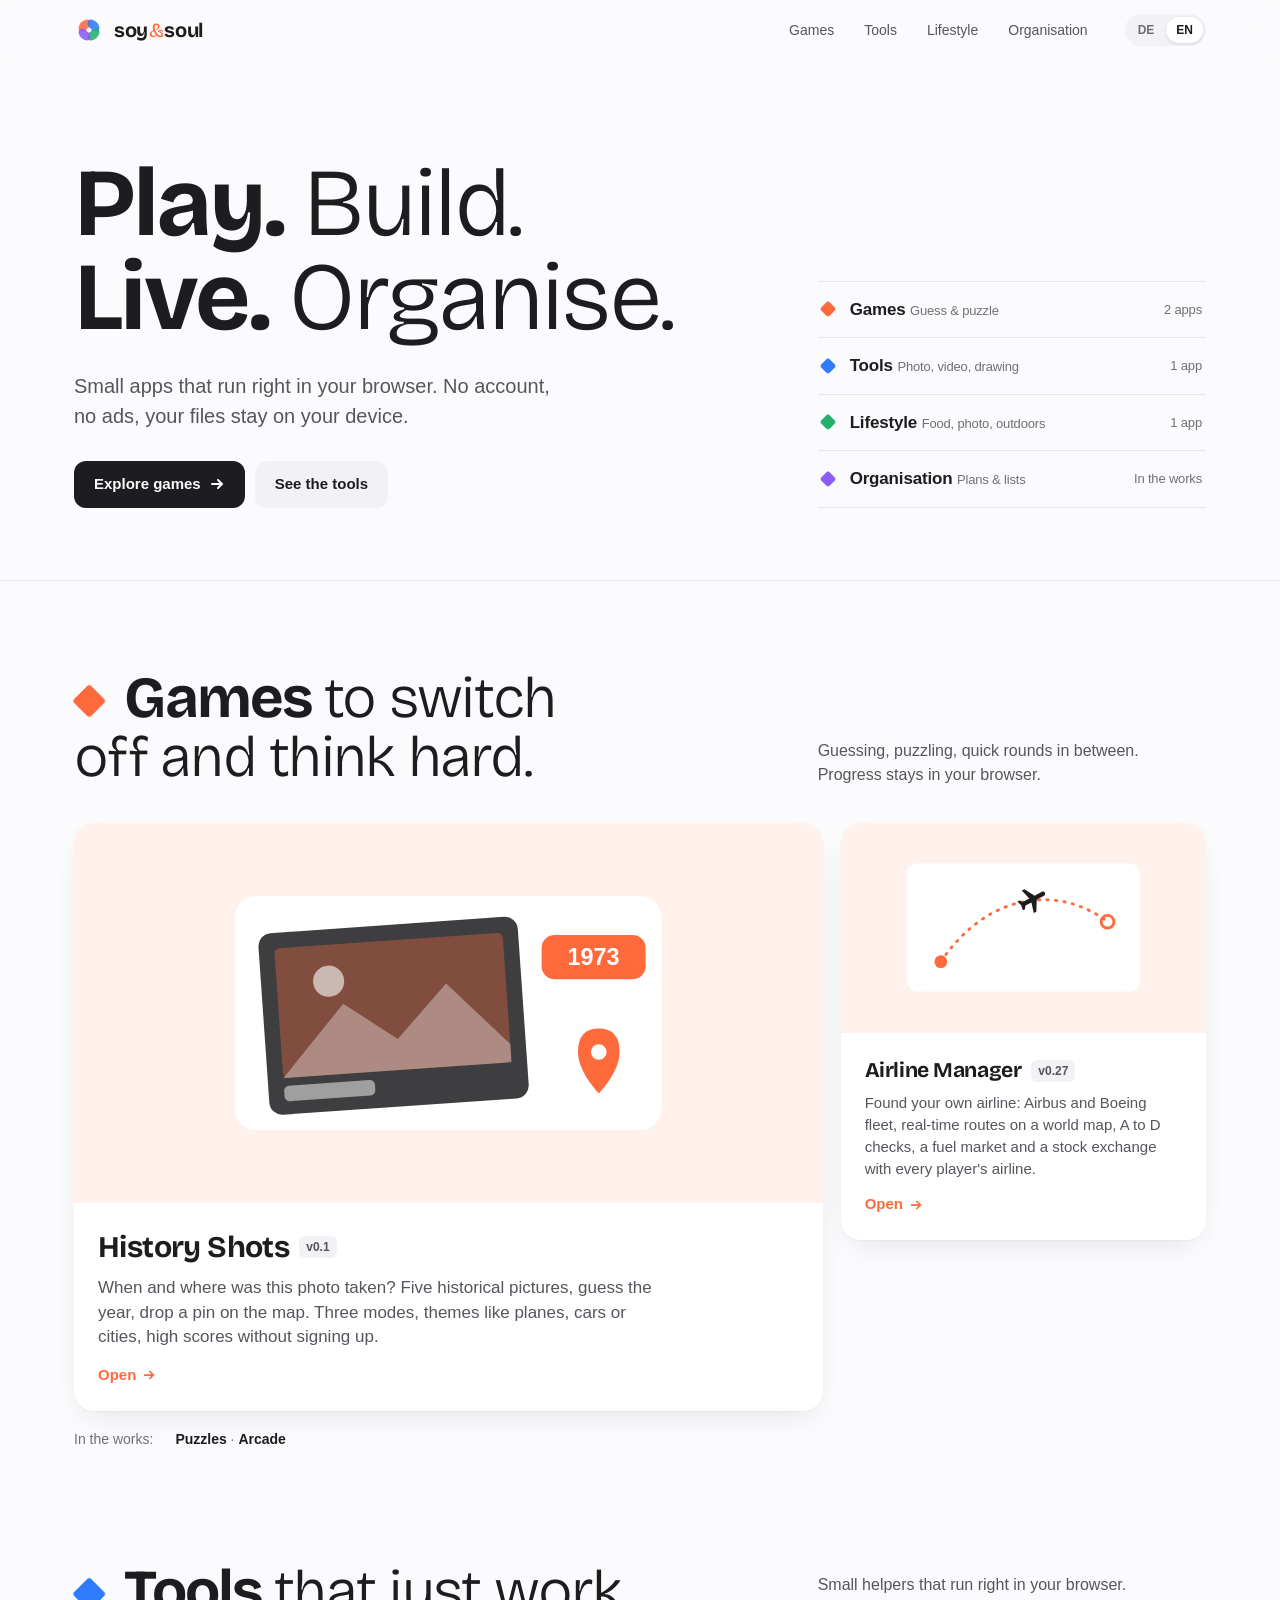
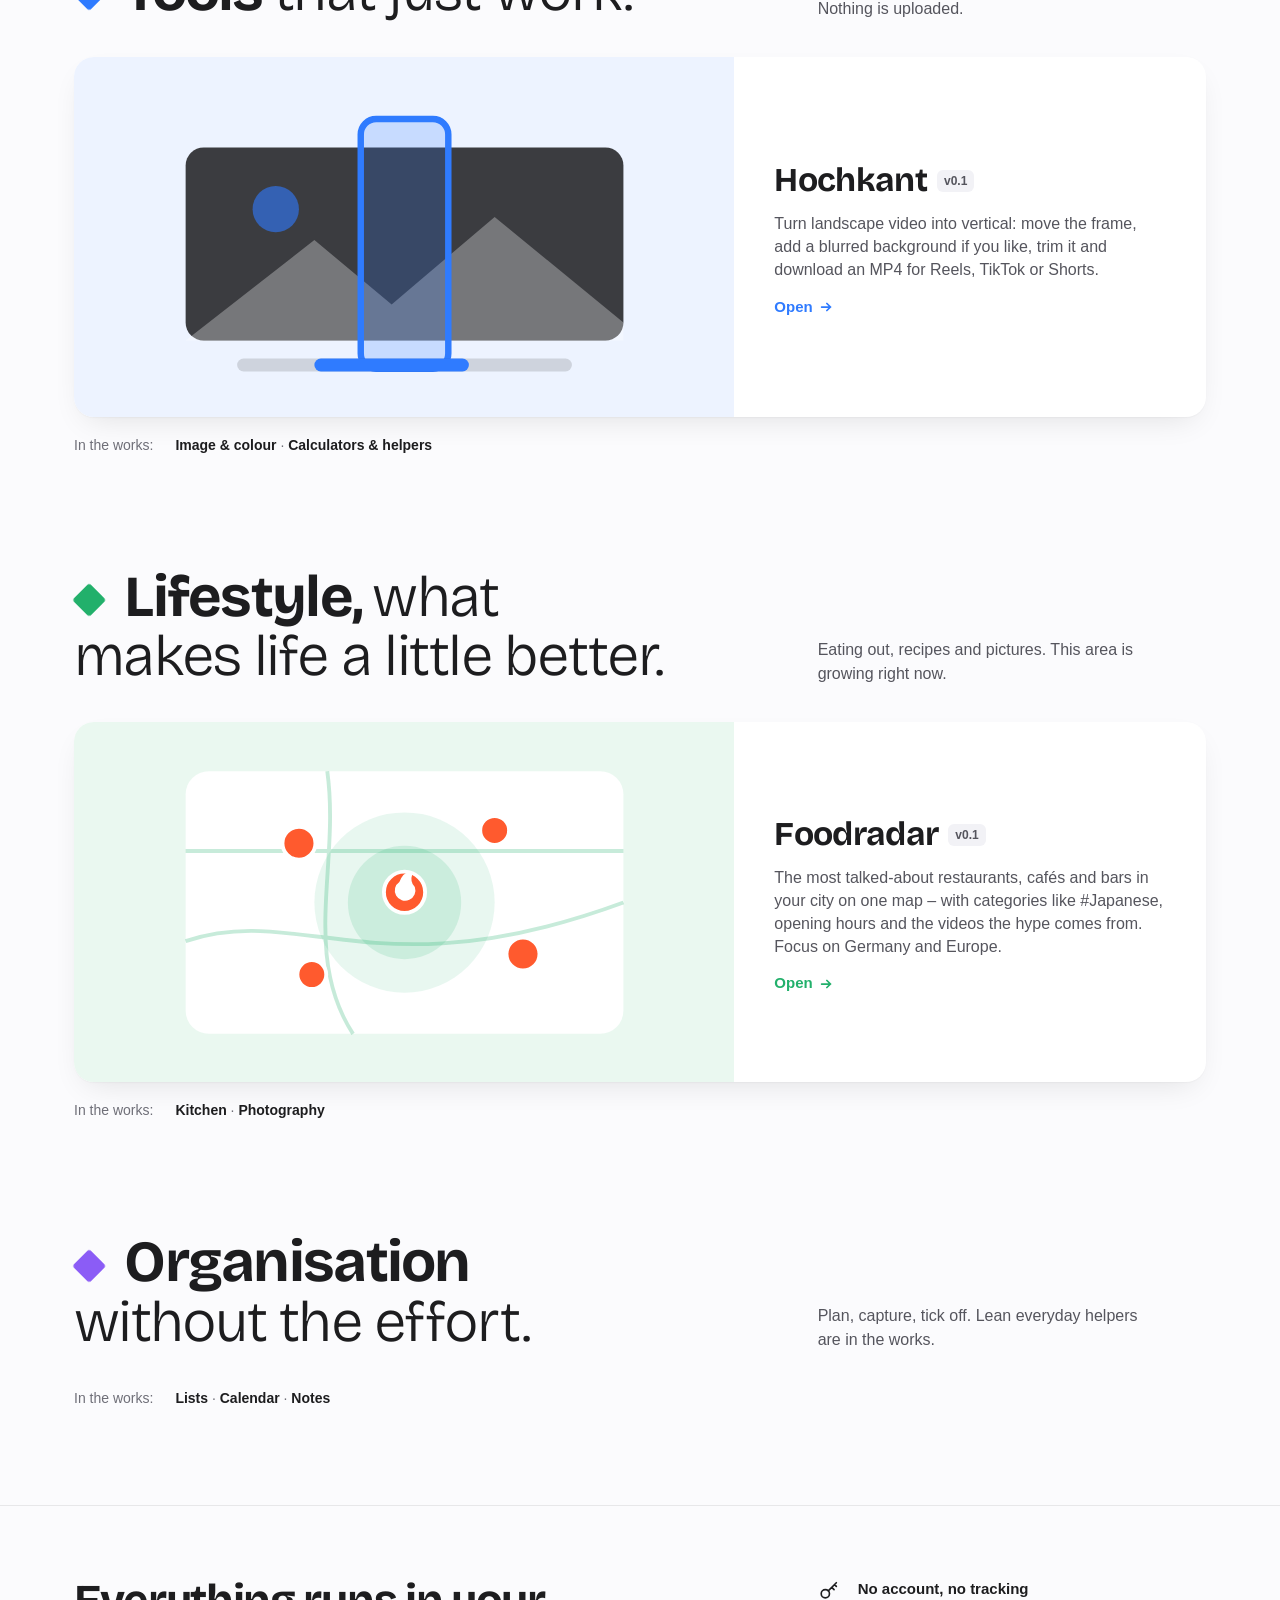
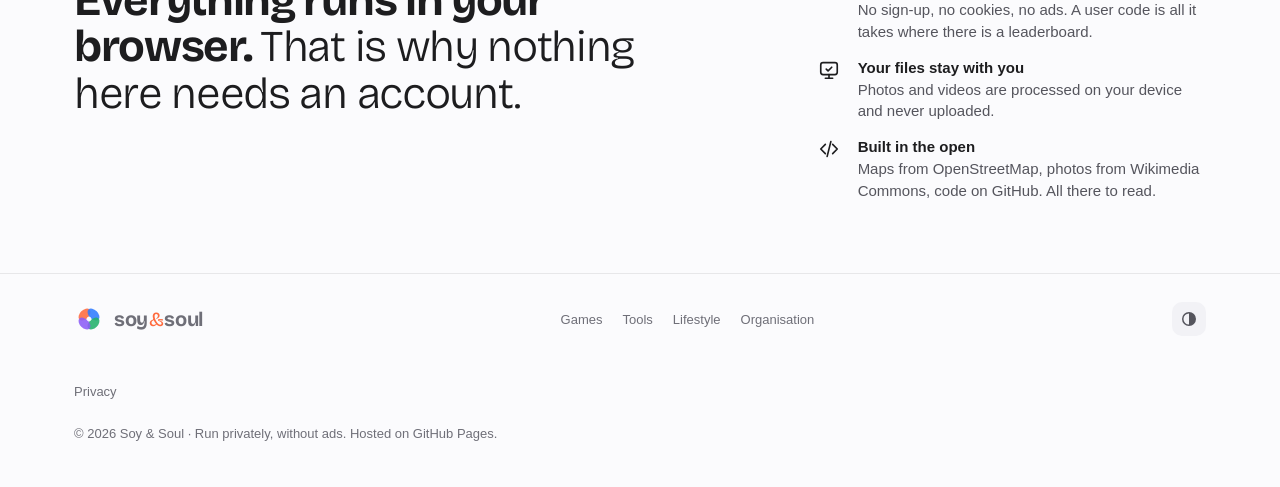
==== index.html @ bca1f043 "Airline Manager v0.27: Bewertung, Rangliste und Beteiligungen (Paket 9) Bewertung in drei Zahlen, di" ====
<!doctype html>
<html lang="de">
<head>
<meta charset="utf-8">
<meta name="viewport" content="width=device-width, initial-scale=1">
<title>Soy &amp; Soul</title>
<meta name="description" content="Games, Tools, Lifestyle und Organisation – kleine Anwendungen, die direkt im Browser laufen.">
<meta name="theme-color" content="#fbfbfd">
<link rel="icon" href="data:image/svg+xml,%3Csvg xmlns='http://www.w3.org/2000/svg' viewBox='0 0 40 40'%3E%3Cg transform='translate(20 20)'%3E%3Cellipse rx='9.5' ry='6' transform='rotate(-45) translate(0 -8.5)' fill='%23ff6a3d'/%3E%3Cellipse rx='9.5' ry='6' transform='rotate(45) translate(0 -8.5)' fill='%232f7bff'/%3E%3Cellipse rx='9.5' ry='6' transform='rotate(135) translate(0 -8.5)' fill='%2334c27a'/%3E%3Cellipse rx='9.5' ry='6' transform='rotate(225) translate(0 -8.5)' fill='%238b5cf6'/%3E%3C/g%3E%3C/svg%3E">
<style>
@font-face { font-family: "Bricolage"; src: url("assets/fonts/bricolage-latin.woff2") format("woff2"); font-weight: 200 800; font-display: swap; unicode-range: U+0000-00FF, U+0131, U+0152-0153, U+02BB-02BC, U+02C6, U+02DA, U+02DC, U+0304, U+0308, U+0329, U+2000-206F, U+20AC, U+2122, U+2191, U+2193, U+2212, U+2215, U+FEFF, U+FFFD; }
@font-face { font-family: "Bricolage"; src: url("assets/fonts/bricolage-latin-ext.woff2") format("woff2"); font-weight: 200 800; font-display: swap; unicode-range: U+0100-02BA, U+02BD-02C5, U+02C7-02CC, U+02CE-02D7, U+02DD-02FF, U+1E00-1E9F, U+1EF2-1EFF, U+2020, U+20A0-20AB, U+20AD-20C0; }
/* ---------- Grundlagen ---------- */
:root {
  --bg: #fbfbfd; --bg2: #f2f2f6; --card: #ffffff; --ink: #1d1d1f; --ink2: #55555d; --ink3: #6f6f78;
  --line: rgba(0,0,0,.08); --glass: rgba(251,251,253,.72); --shadow: 0 1px 2px rgba(0,0,0,.04), 0 12px 32px -12px rgba(0,0,0,.12);
  --games: #ff6a3d; --tools: #2f7bff; --life: #22b06b; --org: #8b5cf6;
  --games-bg: #fff1eb; --tools-bg: #edf3ff; --life-bg: #eaf8f0; --org-bg: #f3efff;
  --r: 28px;
  --font: -apple-system, BlinkMacSystemFont, "SF Pro Text", "Segoe UI Variable", "Segoe UI", Roboto, "Helvetica Neue", Arial, sans-serif;
  --display: "Bricolage", var(--font);
  --ease: cubic-bezier(.2,.8,.2,1);
}
@media (prefers-color-scheme: dark) {
  :root:not([data-theme="light"]) {
    --bg: #0b0b0d; --bg2: #151518; --card: #18181b; --ink: #f5f5f7; --ink2: #b0b0b8; --ink3: #8e8e97;
    --line: rgba(255,255,255,.09); --glass: rgba(11,11,13,.7); --shadow: 0 1px 2px rgba(0,0,0,.3), 0 16px 40px -16px rgba(0,0,0,.6);
    --games-bg: #2a1710; --tools-bg: #101b2e; --life-bg: #0f2219; --org-bg: #1c1530;
  }
}
:root[data-theme="dark"] {
  --bg: #0b0b0d; --bg2: #151518; --card: #18181b; --ink: #f5f5f7; --ink2: #b0b0b8; --ink3: #8e8e97;
  --line: rgba(255,255,255,.09); --glass: rgba(11,11,13,.7); --shadow: 0 1px 2px rgba(0,0,0,.3), 0 16px 40px -16px rgba(0,0,0,.6);
  --games-bg: #2a1710; --tools-bg: #101b2e; --life-bg: #0f2219; --org-bg: #1c1530;
}
* { box-sizing: border-box; margin: 0; padding: 0; }
html { scroll-behavior: smooth; scroll-padding-top: 120px; -webkit-text-size-adjust: 100%; }
body { background: var(--bg); color: var(--ink); font-family: var(--font); line-height: 1.5; -webkit-font-smoothing: antialiased; overflow-x: hidden; font-variant-numeric: tabular-nums; }
a { color: inherit; text-decoration: none; }
::selection { background: color-mix(in srgb, var(--games) 28%, transparent); }
:focus-visible { outline: 2px solid var(--games); outline-offset: 3px; border-radius: 6px; }
html { scrollbar-color: color-mix(in srgb, var(--ink) 25%, transparent) transparent; }
h1, h2, h3, .logo { font-family: var(--display); text-wrap: balance; }
button { font: inherit; color: inherit; background: none; border: 0; cursor: pointer; }
.wrap { width: 100%; max-width: 1180px; margin: 0 auto; padding: 0 24px; }
@media (max-width: 600px) { .wrap { padding: 0 16px; } }

/* ---------- Kopfzeile ---------- */
.nav { position: sticky; top: 0; z-index: 50; background: var(--glass); backdrop-filter: saturate(180%) blur(20px); -webkit-backdrop-filter: saturate(180%) blur(20px); border-bottom: 1px solid transparent; transition: border-color .3s; }
.nav.scrolled { border-bottom-color: var(--line); }
.nav .wrap { display: flex; align-items: center; gap: 24px; height: 60px; }
.logo { display: flex; align-items: center; gap: 10px; font-weight: 700; font-size: 20px; letter-spacing: -.02em; }
.logo svg ellipse { opacity: .88; }
.logo svg { width: 30px; height: 30px; transition: transform .7s cubic-bezier(.34,1.56,.64,1); }
.logo:hover svg { transform: rotate(90deg) scale(1.08); }
.logo .amp { font-weight: 400; color: var(--games); padding: 0 1px; }
.links { display: flex; gap: 4px; margin-left: auto; }
.links a { font-size: 14px; color: var(--ink2); padding: 7px 13px; border-radius: 99px; transition: background .2s, color .2s; }
.links a:hover { color: var(--ink); background: var(--bg2); }
.links a.on { color: var(--ink); background: var(--bg2); }
.tog { display: flex; gap: 2px; background: var(--bg2); border-radius: 99px; padding: 3px; }
.tog button { font-size: 12px; font-weight: 600; padding: 4px 10px; border-radius: 99px; color: var(--ink3); transition: all .2s; }
.tog button[aria-pressed="true"] { background: var(--card); color: var(--ink); box-shadow: 0 1px 3px rgba(0,0,0,.12); }
@media (max-width: 820px) { .links { display: none; } .tog { margin-left: auto; } }

/* ---------- Hero ---------- */
.hero { padding: 96px 0 72px; border-bottom: 1px solid var(--line); }
.hero .wrap { display: grid; grid-template-columns: minmax(0, 7fr) minmax(260px, 4fr); gap: 48px 64px; align-items: end; }
.hero h1 { font-size: clamp(46px, 7.6vw, 96px); font-weight: 700; letter-spacing: -.03em; line-height: .98; }
.hero h1 .w { display: inline-block; }
.hero h1 .w:nth-child(2) { font-weight: 300; }
.hero h1 .w:nth-child(4) { font-weight: 300; }
.hero p.lead { font-size: clamp(17px, 1.6vw, 20px); color: var(--ink2); max-width: 44ch; margin-top: 26px; }
.cta { display: flex; gap: 10px; margin-top: 30px; flex-wrap: wrap; }
.btn { display: inline-flex; align-items: center; gap: 8px; font-size: 15px; font-weight: 600; padding: 12px 20px; border-radius: 12px; transition: transform .25s var(--ease), background .2s, box-shadow .25s; }
.btn.p { background: var(--ink); color: var(--bg); }
.btn.p:hover { transform: translateY(-1px); box-shadow: 0 8px 20px -10px rgba(0,0,0,.45); }
.btn.s { background: var(--bg2); color: var(--ink); }
.btn.s:hover { background: color-mix(in srgb, var(--ink) 10%, var(--bg2)); }
.btn svg { width: 16px; height: 16px; transition: transform .25s var(--ease); }
.btn:hover svg { transform: translateX(3px); }
/* Inhaltsverzeichnis der Bereiche */
.index { list-style: none; border-top: 1px solid var(--line); }
.index li a { display: grid; grid-template-columns: 14px 1fr auto; align-items: center; gap: 14px; padding: 15px 4px; border-bottom: 1px solid var(--line); font-size: 17px; font-weight: 600; letter-spacing: -.01em; transition: padding-left .3s var(--ease), background .2s; }
.index li a:hover { padding-left: 10px; }
.index i { width: 12px; height: 12px; border-radius: 3px; background: var(--c); transform: rotate(45deg); transition: transform .4s var(--ease); }
.index li a:hover i { transform: rotate(135deg) scale(1.15); }
.index small { font-size: 13px; font-weight: 500; color: var(--ink3); }
.index .n { font-size: 13px; font-weight: 500; color: var(--ink3); }
@media (max-width: 820px) { .hero { padding: 56px 0 48px; } .hero .wrap { grid-template-columns: 1fr; gap: 36px; } }

/* Eintrittsmoment: nur einmal, nur im Hero */
.hero .w, .hero .lead, .hero .cta, .index li { animation: enter .9s var(--ease) both; animation-delay: var(--d, 0s); }
@keyframes enter { from { opacity: 0; transform: translateY(18px); filter: blur(6px); } to { opacity: 1; transform: none; filter: blur(0); } }

/* ---------- Bereiche ---------- */
section.area { padding: 88px 0 0; }
section.area + section.area { margin-top: 24px; }
.head { display: grid; grid-template-columns: minmax(0, 7fr) minmax(0, 4fr); align-items: end; gap: 16px 64px; margin-bottom: 36px; }
.head h2 { font-size: clamp(34px, 4.8vw, 58px); font-weight: 700; letter-spacing: -.03em; line-height: 1.02; }
.head h2 em { font-style: normal; font-weight: 300; }
.head h2::before { content: ""; display: inline-block; width: .42em; height: .42em; border-radius: 3px; background: var(--c); transform: rotate(45deg); margin: 0 .4em .06em .05em; }
.head p { max-width: 38ch; font-size: 16px; color: var(--ink2); }
@media (max-width: 820px) { .head { grid-template-columns: 1fr; } section.area { padding-top: 64px; } }
/* Geplantes: schlichte Liste statt Platzhalter-Karten */
.soonlist { margin-top: 18px; display: flex; flex-wrap: wrap; gap: 6px 22px; align-items: baseline; font-size: 14px; color: var(--ink2); }
.soonlist > span:first-child { color: var(--ink3); }
.soonlist b { font-weight: 600; color: var(--ink); }
.soonlist b::after { content: " · "; color: var(--ink3); font-weight: 400; }
.soonlist span b:last-child::after { content: ""; }

.grid { display: grid; grid-template-columns: repeat(6, 1fr); gap: 18px; }
.card { position: relative; display: flex; flex-direction: column; background: var(--card); border-radius: 20px; overflow: hidden; box-shadow: var(--shadow); grid-column: span 2; transition: transform .45s var(--ease), box-shadow .45s var(--ease); }
.card.big { grid-column: span 4; grid-row: span 2; }
.card.wide { grid-column: span 3; }
/* Eine App im Bereich: als breite Reihe, Grafik links, Text rechts */
.card.feature { grid-column: span 6; display: grid; grid-template-columns: minmax(0, 7fr) minmax(0, 5fr); }
a.card:hover { transform: translateY(-4px); box-shadow: 0 2px 4px rgba(0,0,0,.04), 0 28px 56px -24px rgba(0,0,0,.28); }
.art { position: relative; flex: 1; min-height: 210px; display: grid; place-items: center; overflow: hidden; }
.card.big .art { min-height: 380px; }
.card.feature .art { min-height: 360px; }
.art svg { width: 78%; max-width: 360px; height: auto; transition: transform .6s var(--ease); }
.card.big .art svg, .card.feature .art svg { max-width: 520px; }
a.card:hover .art svg { transform: scale(1.04); }
.txt { padding: 22px 24px 24px; }
.card.feature .txt { padding: 36px 40px; display: flex; flex-direction: column; justify-content: center; }
.card.feature .txt h3 { font-size: clamp(26px, 2.6vw, 34px); }
.card.feature .txt p { font-size: 16px; max-width: 46ch; }
@media (max-width: 820px) { .card.feature { grid-template-columns: 1fr; } .card.feature .art { min-height: 240px; } .card.feature .txt { padding: 22px 24px 26px; } }
.txt .top { display: flex; align-items: center; gap: 10px; margin-bottom: 6px; }
.txt h3 { font-size: 21px; font-weight: 700; letter-spacing: -.02em; }
.card.big .txt h3 { font-size: 30px; }
.ver { font-size: 12px; font-weight: 600; padding: 2px 7px; border-radius: 6px; background: var(--bg2); color: var(--ink2); }
.txt p { font-size: 15px; color: var(--ink2); line-height: 1.45; }
.card.big .txt p { font-size: 17px; max-width: 560px; }
.go { display: inline-flex; align-items: center; gap: 6px; margin-top: 14px; font-size: 15px; font-weight: 550; }
.go svg { width: 14px; height: 14px; transition: transform .25s; }
a.card:hover .go svg { transform: translateX(4px); }
@media (max-width: 980px) { .grid { grid-template-columns: repeat(2, 1fr); } .card, .card.wide { grid-column: span 1; } .card.big { grid-column: span 2; grid-row: auto; } .card.big .art { min-height: 280px; } }
@media (max-width: 600px) { .grid { grid-template-columns: 1fr; gap: 14px; } .card, .card.big, .card.wide { grid-column: span 1; } section.area { padding-top: 80px; } }

/* Farbe je Bereich */
[data-a="games"] { --c: var(--games); --cbg: var(--games-bg); }
[data-a="tools"] { --c: var(--tools); --cbg: var(--tools-bg); }
[data-a="life"]  { --c: var(--life);  --cbg: var(--life-bg); }
[data-a="org"]   { --c: var(--org);   --cbg: var(--org-bg); }
.go { color: var(--c); }
.art { background: var(--cbg); }

/* ---------- Grundsätze ---------- */
.band { margin: 96px 0 0; padding: 72px 0; border-top: 1px solid var(--line); }
.band .wrap { display: grid; grid-template-columns: minmax(0, 7fr) minmax(0, 4fr); gap: 32px 64px; align-items: start; }
.band h2 { font-size: clamp(28px, 3.6vw, 44px); font-weight: 700; letter-spacing: -.03em; line-height: 1.06; max-width: 22ch; }
.band h2 span { font-weight: 300; }
.band ul { list-style: none; display: grid; gap: 14px; }
.band li { display: grid; grid-template-columns: 28px 1fr; gap: 12px; align-items: start; font-size: 15px; color: var(--ink2); line-height: 1.45; }
.band li b { display: block; color: var(--ink); font-weight: 600; }
.band li svg { width: 22px; height: 22px; color: var(--ink); margin-top: 2px; }
@media (max-width: 820px) { .band .wrap { grid-template-columns: 1fr; } .band { padding: 56px 0; margin-top: 64px; } }

/* ---------- Fußzeile ---------- */
footer { padding: 28px 0 44px; font-size: 13px; color: var(--ink3); border-top: 1px solid var(--line); }
footer .row { display: flex; flex-wrap: wrap; justify-content: space-between; gap: 24px; align-items: center; padding-bottom: 22px; }
footer nav { display: flex; gap: 20px; flex-wrap: wrap; }
footer nav a:hover, footer summary:hover { color: var(--ink); }
footer details { margin-top: 24px; }
footer summary { cursor: pointer; list-style: none; display: inline-block; }
footer summary::-webkit-details-marker { display: none; }
footer .priv { margin-top: 14px; max-width: 700px; display: grid; gap: 10px; line-height: 1.6; }
footer .priv b { color: var(--ink2); }
.theme { width: 34px; height: 34px; border-radius: 10px; display: grid; place-items: center; background: var(--bg2); color: var(--ink2); }
.theme svg { width: 16px; height: 16px; }

/* ---------- Grafik-Animationen ---------- */
.mix circle { mix-blend-mode: multiply; }
@media (prefers-color-scheme: dark) { :root:not([data-theme="light"]) .mix circle { mix-blend-mode: screen; } }
:root[data-theme="dark"] .mix circle { mix-blend-mode: screen; }
.a-plane { animation: plane 6s cubic-bezier(.5,0,.6,1) infinite; }
@keyframes plane { 0% { transform: translate(-150px, 0); opacity: 0; } 10% { opacity: 1; } 55% { transform: translate(40px, 0); } 100% { transform: translate(260px, -90px) rotate(-14deg); opacity: 0; } }
.a-spin { animation: spin 8s linear infinite; transform-box: fill-box; transform-origin: center; }
.a-spin.fast { animation-duration: 3.2s; }
@keyframes spin { to { transform: rotate(360deg); } }
.a-hop { animation: hop 2.2s cubic-bezier(.3,0,.3,1) infinite; transform-box: fill-box; transform-origin: bottom; }
@keyframes hop { 0%,100% { transform: translateY(0) scale(1.05,.95); } 40% { transform: translateY(-22px) scale(.97,1.03); } 60% { transform: translateY(-22px); } }
.a-rise { animation: rise 4s cubic-bezier(.2,.8,.2,1) infinite; transform-box: fill-box; transform-origin: bottom; animation-delay: var(--d, 0s); }
@keyframes rise { 0% { transform: scaleY(0); } 30%, 85% { transform: scaleY(1); } 100% { transform: scaleY(0); } }
.a-draw { stroke-dasharray: 600; stroke-dashoffset: 600; animation: draw 5s ease-in-out infinite; }
@keyframes draw { 0% { stroke-dashoffset: 600; } 45%, 75% { stroke-dashoffset: 0; } 100% { stroke-dashoffset: -600; } }
.a-pan { animation: pan 5s ease-in-out infinite alternate; }
@keyframes pan { from { transform: translateX(-70px); } to { transform: translateX(70px); } }
.a-trim { animation: trim 4s ease-in-out infinite alternate; transform-box: fill-box; transform-origin: left; }
@keyframes trim { from { transform: scaleX(.55); } to { transform: scaleX(1.25); } }
.a-drift { animation: drift 5s ease-in-out infinite alternate; transform-box: fill-box; }
@keyframes drift { from { transform: translate(var(--x1, -12px), var(--y1, 0)); } to { transform: translate(var(--x2, 12px), var(--y2, 0)); } }
.a-fly { animation: fly 7s linear infinite; }
@keyframes fly { from { transform: translate(-60px, 20px); } to { transform: translate(300px, -20px); } }
.a-blink { animation: blink 1.6s steps(1) infinite; }
@keyframes blink { 50% { opacity: 0; } }
.a-pulse { animation: apulse 2.4s ease-in-out infinite; transform-box: fill-box; transform-origin: center; animation-delay: var(--d, 0s); }
@keyframes apulse { 50% { transform: scale(.82); opacity: .55; } }
.a-shuffle { animation: shuffle 3s cubic-bezier(.6,0,.2,1) infinite; transform-box: fill-box; animation-delay: var(--d, 0s); }
@keyframes shuffle { 0%,20% { transform: translate(0,0); } 40%,70% { transform: translate(var(--x, 10px), var(--y, -10px)); } 90%,100% { transform: translate(0,0); } }
.a-check { stroke-dasharray: 30; stroke-dashoffset: 30; animation: check 4s ease infinite; animation-delay: var(--d, 0s); }
@keyframes check { 0%, 15% { stroke-dashoffset: 30; } 30%, 85% { stroke-dashoffset: 0; } 100% { stroke-dashoffset: 30; } }

@media (prefers-reduced-motion: reduce) {
  *, *::before, *::after { animation: none !important; transition: none !important; }
  .a-draw { stroke-dashoffset: 0; } .a-check { stroke-dashoffset: 0; }
  html { scroll-behavior: auto; }
}
</style>
</head>
<body>

<header class="nav" id="nav">
  <div class="wrap">
    <a class="logo" href="#top" aria-label="Soy &amp; Soul – Start">
      <svg viewBox="0 0 40 40" aria-hidden="true">
        <g transform="translate(20 20)">
          <ellipse rx="9.5" ry="6" transform="rotate(-45) translate(0 -8.5)" fill="var(--games)"/>
          <ellipse rx="9.5" ry="6" transform="rotate(45) translate(0 -8.5)" fill="var(--tools)"/>
          <ellipse rx="9.5" ry="6" transform="rotate(135) translate(0 -8.5)" fill="var(--life)"/>
          <ellipse rx="9.5" ry="6" transform="rotate(225) translate(0 -8.5)" fill="var(--org)"/>
          <circle r="3" fill="var(--bg)"/>
        </g>
      </svg>
      <span>soy<span class="amp">&amp;</span>soul</span>
    </a>
    <nav class="links" id="links"></nav>
    <div class="tog" role="group" aria-label="Sprache">
      <button data-lang="de" aria-pressed="true">DE</button>
      <button data-lang="en" aria-pressed="false">EN</button>
    </div>
  </div>
</header>

<main id="top">
  <section class="hero">
    <div class="wrap">
      <div>
        <h1 id="h1"></h1>
        <p class="lead" style="--d:.35s" data-t="lead"></p>
        <div class="cta" style="--d:.45s">
          <a class="btn p" href="#games"><span data-t="ctaP"></span><svg viewBox="0 0 16 16" fill="none" stroke="currentColor" stroke-width="2" stroke-linecap="round"><path d="M3 8h10M9 4l4 4-4 4"/></svg></a>
          <a class="btn s" href="#tools"><span data-t="ctaS"></span></a>
        </div>
      </div>
      <ul class="index" id="quad"></ul>
    </div>
  </section>

  <div id="areas"></div>

  <section class="band">
    <div class="wrap">
      <h2 data-t="band"></h2>
      <ul id="principles"></ul>
    </div>
  </section>
</main>

<footer>
  <div class="wrap">
    <div class="row">
      <a class="logo" href="#top" id="flogo"></a>
      <nav id="flinks"></nav>
      <button class="theme" id="theme" aria-label="Hell / Dunkel"><svg viewBox="0 0 16 16" fill="currentColor"><path d="M8 1a7 7 0 1 0 0 14A7 7 0 0 0 8 1Zm0 1.5v11a5.5 5.5 0 0 1 0-11Z"/></svg></button>
    </div>
    <details>
      <summary data-t="privH"></summary>
      <div class="priv" id="priv"></div>
    </details>
    <p style="margin-top:22px" id="copy"></p>
  </div>
</footer>

<script>
(function () {
  // >>> Hier Name, Ort und E-Mail für den Datenschutzhinweis eintragen <<<
  var VERANTWORTLICH = "N. Schulz, Frankfurt am Main";

  var T = {
    h1: { de: ["Spielen.", "Bauen.", "Leben.", "Ordnen."], en: ["Play.", "Build.", "Live.", "Organise."] },
    lead: { de: "Kleine Anwendungen, die direkt im Browser laufen. Ohne Konto, ohne Werbung, deine Dateien bleiben auf deinem Gerät.", en: "Small apps that run right in your browser. No account, no ads, your files stay on your device." },
    ctaP: { de: "Spiele entdecken", en: "Explore games" },
    ctaS: { de: "Zu den Tools", en: "See the tools" },
    open: { de: "Öffnen", en: "Open" },
    soon: { de: "In Arbeit", en: "In the works" },
    apps: { de: ["App", "Apps"], en: ["app", "apps"] },
    band: { de: 'Alles läuft in deinem Browser. <span>Deshalb braucht nichts hier ein Konto.</span>', en: 'Everything runs in your browser. <span>That is why nothing here needs an account.</span>' },
    pr1: { de: ["Kein Konto, kein Tracking", "Keine Anmeldung, keine Cookies, keine Werbung. Ein User-Code reicht, wo es eine Rangliste gibt."], en: ["No account, no tracking", "No sign-up, no cookies, no ads. A user code is all it takes where there is a leaderboard."] },
    pr2: { de: ["Deine Dateien bleiben bei dir", "Fotos und Videos werden auf deinem Gerät verarbeitet und nie hochgeladen."], en: ["Your files stay with you", "Photos and videos are processed on your device and never uploaded."] },
    pr3: { de: ["Offen gebaut", "Karten von OpenStreetMap, Fotos von Wikimedia Commons, Code auf GitHub. Alles nachlesbar."], en: ["Built in the open", "Maps from OpenStreetMap, photos from Wikimedia Commons, code on GitHub. All there to read."] },
    privH: { de: "Datenschutz", en: "Privacy" },
    copy: { de: "Privat betrieben, ohne Werbung. Gehostet auf GitHub Pages.", en: "Run privately, without ads. Hosted on GitHub Pages." }
  };

  var AREAS = [
    { id: "games", a: "games", n: "01", name: { de: "Games", en: "Games" },
      h: { de: 'Games <em>zum Abschalten und Grübeln.</em>', en: 'Games <em>to switch off and think hard.</em>' },
      p: { de: "Raten, knobeln, schnelle Runden für zwischendurch. Spielstände bleiben in deinem Browser.", en: "Guessing, puzzling, quick rounds in between. Progress stays in your browser." },
      sub: { de: "Raten & Knobeln", en: "Guess & puzzle" } },
    { id: "tools", a: "tools", n: "02", name: { de: "Tools", en: "Tools" },
      h: { de: 'Tools, <em>die einfach funktionieren.</em>', en: 'Tools <em>that just work.</em>' },
      p: { de: "Kleine Helfer, die direkt im Browser rechnen. Nichts wird hochgeladen.", en: "Small helpers that run right in your browser. Nothing is uploaded." },
      sub: { de: "Foto, Video, Zeichnen", en: "Photo, video, drawing" } },
    { id: "lifestyle", a: "life", n: "03", name: { de: "Lifestyle", en: "Lifestyle" },
      h: { de: 'Lifestyle, <em>was das Leben schöner macht.</em>', en: 'Lifestyle, <em>what makes life a little better.</em>' },
      p: { de: "Essen gehen, Rezepte und Bilder. Dieser Bereich wächst gerade.", en: "Eating out, recipes and pictures. This area is growing right now." },
      sub: { de: "Küche, Foto, Draußen", en: "Food, photo, outdoors" } },
    { id: "organisation", a: "org", n: "04", name: { de: "Organisation", en: "Organisation" },
      h: { de: 'Organisation <em>ohne Aufwand.</em>', en: 'Organisation <em>without the effort.</em>' },
      p: { de: "Planen, festhalten, abhaken. Schlanke Helfer für den Alltag sind in Arbeit.", en: "Plan, capture, tick off. Lean everyday helpers are in the works." },
      sub: { de: "Planen & Listen", en: "Plans & lists" } }
  ];

  // size: big (4 Spalten, 2 Zeilen), wide (3 Spalten), sonst 2 Spalten
  var ITEMS = {
    games: [
      { id: "history-shots", href: "games/history-shots/", size: "big", ver: "v0.1", name: { de: "History Shots", en: "History Shots" }, art: "shots",
        d: { de: "Wann und wo wurde dieses Foto aufgenommen? Fünf historische Bilder, Jahr tippen, Pin auf die Karte setzen. Drei Modi, Themen wie Flugzeuge, Autos oder Städte, Highscore ohne Anmeldung.", en: "When and where was this photo taken? Five historical pictures, guess the year, drop a pin on the map. Three modes, themes like planes, cars or cities, high scores without signing up." } },
      { id: "airline-manager", href: "games/airline-manager/", size: "big", ver: "v0.27", name: { de: "Airline Manager", en: "Airline Manager" }, art: "airline",
        d: { de: "Gründe deine eigene Airline: Airbus- und Boeing-Flotte, Routen in Echtzeit auf der Weltkarte, A- bis D-Checks, Kerosinmarkt und eine Börse mit den Airlines aller Spieler.", en: "Found your own airline: Airbus and Boeing fleet, real-time routes on a world map, A to D checks, a fuel market and a stock exchange with every player's airline." } },
      { name: { de: "Denkspiele", en: "Puzzles" }, art: "dice",
        d: { de: "Knobeln, planen, um die Ecke denken. Partien bleiben in deinem Browser.", en: "Puzzle, plan, think around corners. Games stay in your browser." } },
      { name: { de: "Arcade", en: "Arcade" }, art: "joy",
        d: { de: "Schnelle Runden für zwischendurch, mit Highscore.", en: "Quick rounds in between, with a high score." } }
    ],
    tools: [
      { id: "hochkant", href: "tools/hochkant/", size: "big", ver: "v0.1", name: { de: "Hochkant", en: "Hochkant" }, art: "reframe",
        d: { de: "Querformat-Video ins Hochformat bringen: Ausschnitt verschieben, auf Wunsch mit unscharfem Hintergrund, kürzen und als MP4 für Reels, TikTok oder Shorts herunterladen.", en: "Turn landscape video into vertical: move the frame, add a blurred background if you like, trim it and download an MP4 for Reels, TikTok or Shorts." } },
      { name: { de: "Bild & Farbe", en: "Image & colour" }, art: "sliders",
        d: { de: "Kleine Werkzeuge für Fotos und Farben, alles direkt im Browser.", en: "Small tools for photos and colours, all right in your browser." } },
      { name: { de: "Rechner & Helfer", en: "Calculators & helpers" }, art: "calc",
        d: { de: "Praktische Rechner für Dinge, die man öfter braucht.", en: "Handy calculators for things you need now and then." } }
    ],
    lifestyle: [
      { id: "foodradar", href: "lifestyle/foodradar/", size: "big", ver: "v0.1", name: { de: "Foodradar", en: "Foodradar" }, art: "radar",
        d: { de: "Die angesagtesten Restaurants, Cafés und Bars deiner Stadt auf einer Karte – mit Kategorien wie #Japanisch, Öffnungszeiten und den Videos, aus denen der Hype kommt. Schwerpunkt Deutschland und Europa.", en: "The most talked-about restaurants, cafés and bars in your city on one map – with categories like #Japanese, opening hours and the videos the hype comes from. Focus on Germany and Europe." } },
      { name: { de: "Küche", en: "Kitchen" }, art: "bowl",
        d: { de: "Rezepte mit großen Bildern, Schritt für Schritt und zweisprachig.", en: "Recipes with big pictures, step by step and in two languages." } },
      { name: { de: "Fotografie", en: "Photography" }, art: "camera",
        d: { de: "Eine Galerie für eigene Bilder, ruhig und ohne Ablenkung.", en: "A gallery for my own pictures, calm and free of distraction." } }
    ],
    organisation: [
      { name: { de: "Listen", en: "Lists" }, art: "list",
        d: { de: "Einkauf, Packliste, To-dos. Schnell abhaken.", en: "Groceries, packing, to-dos. Tick them off fast." } },
      { name: { de: "Kalender", en: "Calendar" }, art: "cal",
        d: { de: "Termine und Schichten auf einen Blick.", en: "Appointments and shifts at a glance." } },
      { name: { de: "Notizen", en: "Notes" }, art: "note",
        d: { de: "Gedanken festhalten, die nur auf deinem Gerät liegen.", en: "Capture thoughts that stay on your device only." } }
    ]
  };

  /* ---------- Grafiken (SVG, Farbe kommt über var(--c)) ---------- */
  var C = "var(--c)", INK = "var(--ink)", CARD = "var(--card)";
  var ART = {
    airline:
      '<svg viewBox="0 0 400 240"><rect x="36" y="30" width="328" height="180" rx="16" fill="' + CARD + '"/>' +
      '<path d="M84 168 C150 70 250 60 318 112" fill="none" stroke="' + C + '" stroke-width="4" stroke-dasharray="2 10" stroke-linecap="round"/>' +
      '<circle cx="84" cy="168" r="9" fill="' + C + '"/><circle cx="318" cy="112" r="9" fill="none" stroke="' + C + '" stroke-width="4"/>' +
      '<g transform="translate(206 84) rotate(62) scale(2.1)" fill="' + INK + '"><path d="M-1.5-11.5c0-.8.7-1.5 1.5-1.5s1.5.7 1.5 1.5V-6l7 4v2l-7-2v4.5l2 1.5v1.5L0 5-3.5 6V4.5l2-1.5V-2l-7 2v-2l7-4z"/></g></svg>',
    shots:
      '<svg viewBox="0 0 400 240"><rect x="36" y="30" width="328" height="180" rx="16" fill="' + CARD + '"/>' +
      '<g transform="rotate(-4 160 120)"><rect x="58" y="52" width="200" height="140" rx="10" fill="' + INK + '" opacity=".85"/><rect x="70" y="64" width="176" height="100" rx="4" fill="' + C + '" opacity=".35"/>' +
      '<path d="M70 164 L120 110 L160 140 L200 100 L246 150 V164 Z" fill="' + CARD + '" opacity=".35"/><circle cx="110" cy="92" r="12" fill="' + CARD + '" opacity=".6"/>' +
      '<rect x="70" y="170" width="70" height="12" rx="4" fill="' + CARD + '" opacity=".5"/></g>' +
      '<g transform="translate(272 60)"><rect width="80" height="34" rx="10" fill="' + C + '"/><text x="40" y="23" text-anchor="middle" font-family="-apple-system,Segoe UI,Roboto,sans-serif" font-size="18" font-weight="700" fill="#fff">19<tspan class="a-blink">7</tspan>3</text></g>' +
      '<g class="a-drift" style="--x1:-6px;--x2:6px;--y1:0px;--y2:-4px"><path d="M300 150 q0 -18 16 -18 q16 0 16 18 q0 14 -16 32 q-16 -18 -16 -32z" fill="' + C + '"/><circle cx="316" cy="150" r="6" fill="#fff"/></g></svg>',
    dice:
      '<svg viewBox="0 0 300 180"><g class="a-drift" style="--x1:0px;--x2:0px;--y1:-6px;--y2:6px"><rect x="78" y="44" width="80" height="80" rx="18" fill="' + CARD + '" transform="rotate(-10 118 84)"/>' +
      '<g fill="' + C + '"><circle cx="100" cy="68" r="7"/><circle cx="120" cy="86" r="7"/><circle cx="138" cy="104" r="7"/></g></g>' +
      '<g class="a-drift" style="--x1:0px;--x2:0px;--y1:6px;--y2:-6px"><rect x="160" y="62" width="70" height="70" rx="16" fill="' + C + '" transform="rotate(12 195 97)"/>' +
      '<g fill="' + CARD + '"><circle cx="182" cy="82" r="6"/><circle cx="208" cy="112" r="6"/></g></g></svg>',
    joy:
      '<svg viewBox="0 0 300 180"><rect x="80" y="70" width="140" height="70" rx="35" fill="' + CARD + '"/>' +
      '<g stroke="' + INK + '" stroke-width="6" stroke-linecap="round" opacity=".75"><line x1="112" y1="94" x2="112" y2="116"/><line x1="101" y1="105" x2="123" y2="105"/></g>' +
      '<circle class="a-pulse" cx="182" cy="98" r="8" fill="' + C + '"/><circle class="a-pulse" style="--d:.6s" cx="198" cy="114" r="8" fill="' + C + '" opacity=".6"/>' +
      '<g class="a-hop"><circle cx="150" cy="40" r="10" fill="' + C + '"/></g></svg>',
    sliders:
      '<svg viewBox="0 0 300 180"><rect x="70" y="30" width="160" height="120" rx="18" fill="' + CARD + '"/>' +
      [0, 1, 2].map(function (i) {
        var y = 62 + i * 28;
        return '<rect x="92" y="' + (y - 3) + '" width="116" height="6" rx="3" fill="' + INK + '" opacity=".15"/>' +
          '<circle class="a-drift" style="--x1:' + [-30, 20, -10][i] + 'px;--x2:' + [30, -25, 35][i] + 'px;animation-delay:' + (i * -.9) + 's" cx="150" cy="' + y + '" r="9" fill="' + C + '" opacity="' + [1, .7, .45][i] + '"/>';
      }).join("") + '</svg>',
    reframe:
      '<svg viewBox="0 0 400 240"><rect x="30" y="50" width="340" height="150" rx="14" fill="' + INK + '" opacity=".85"/>' +
      '<circle cx="100" cy="98" r="18" fill="' + C + '" opacity=".6"/><path d="M30 200 L130 122 L190 172 L270 104 L370 186 V200 H30 Z" fill="' + CARD + '" opacity=".3"/>' +
      '<g class="a-pan"><rect x="166" y="28" width="68" height="194" rx="12" fill="' + C + '" opacity=".2"/><rect x="166" y="28" width="68" height="194" rx="12" fill="none" stroke="' + C + '" stroke-width="5"/></g>' +
      '<g transform="translate(70 214)"><rect width="260" height="10" rx="5" fill="' + INK + '" opacity=".15"/><rect class="a-trim" x="60" width="120" height="10" rx="5" fill="' + C + '"/></g></svg>',
    calc: (function () {
      var s = '<svg viewBox="0 0 300 180"><rect x="100" y="22" width="100" height="140" rx="18" fill="' + CARD + '"/><rect x="114" y="36" width="72" height="28" rx="7" fill="' + C + '" opacity=".2"/>' +
        '<rect class="a-blink" x="172" y="43" width="4" height="14" rx="2" fill="' + C + '"/>';
      for (var i = 0; i < 9; i++) s += '<rect class="' + (i === 4 ? "a-pulse" : "") + '" x="' + (114 + (i % 3) * 26) + '" y="' + (76 + Math.floor(i / 3) * 26) + '" width="20" height="20" rx="6" fill="' + (i === 8 ? C : INK) + '" opacity="' + (i === 8 ? 1 : .15) + '"/>';
      return s + '</svg>';
    })(),
    radar:
      '<svg viewBox="0 0 400 240"><rect x="30" y="18" width="340" height="204" rx="18" fill="' + CARD + '"/>' +
      '<g stroke="' + C + '" stroke-width="3" fill="none" opacity=".25"><path d="M30 150 C120 120 180 190 370 120"/><path d="M140 18 C150 90 120 160 160 222"/><path d="M30 80 H370"/></g>' +
      '<g class="a-drift" style="--x1:-6px;--x2:6px;--y1:-4px;--y2:4px"><circle cx="200" cy="120" r="70" fill="' + C + '" opacity=".1"/><circle cx="200" cy="120" r="44" fill="' + C + '" opacity=".14"/></g>' +
      [[200, 112, 1, 0], [118, 74, .8, .4], [292, 160, .8, .8], [270, 64, .7, 1.2], [128, 176, .7, 1.6]].map(function (m) {
        return '<g class="a-pulse" style="--d:' + m[3] + 's"><circle cx="' + m[0] + '" cy="' + m[1] + '" r="' + (16 * m[2]) + '" fill="#ff5a2e"/><circle cx="' + m[0] + '" cy="' + m[1] + '" r="' + (16 * m[2]) + '" fill="none" stroke="#fff" stroke-width="3"/></g>';
      }).join("") +
      '<path d="M196 104 q4 -10 10 -6 q-2 6 2 10 a8 8 0 1 1 -12 -4z" fill="#fff"/></svg>',
    bowl:
      '<svg viewBox="0 0 300 180"><g fill="none" stroke="' + C + '" stroke-width="4" stroke-linecap="round" opacity=".6">' +
      '<path class="a-drift" style="--x1:0px;--x2:0px;--y1:4px;--y2:-6px" d="M120 60 q-8 -14 0 -26 q8 -12 0 -24"/>' +
      '<path class="a-drift" style="--x1:0px;--x2:0px;--y1:-4px;--y2:6px" d="M150 56 q-8 -14 0 -26 q8 -12 0 -24"/>' +
      '<path class="a-drift" style="--x1:0px;--x2:0px;--y1:4px;--y2:-6px" d="M180 60 q-8 -14 0 -26 q8 -12 0 -24"/></g>' +
      '<path d="M70 86 H230 Q226 160 150 160 Q74 160 70 86 Z" fill="' + CARD + '"/><path d="M70 86 H230" stroke="' + C + '" stroke-width="6" stroke-linecap="round"/>' +
      '<line x1="200" y1="40" x2="240" y2="96" stroke="' + INK + '" stroke-width="4" stroke-linecap="round"/><line x1="212" y1="36" x2="250" y2="92" stroke="' + INK + '" stroke-width="4" stroke-linecap="round"/></svg>',
    camera:
      '<svg viewBox="0 0 300 180"><rect x="80" y="54" width="140" height="92" rx="16" fill="' + CARD + '"/><rect x="118" y="42" width="44" height="18" rx="5" fill="' + CARD + '"/>' +
      '<circle cx="150" cy="100" r="30" fill="' + C + '" opacity=".25"/><circle class="a-pulse" cx="150" cy="100" r="20" fill="' + C + '"/><circle cx="198" cy="70" r="5" fill="' + C + '"/></svg>',
    list:
      '<svg viewBox="0 0 240 200"><rect x="50" y="30" width="140" height="140" rx="16" fill="' + CARD + '"/>' +
      [0, 1, 2].map(function (i) {
        var y = 64 + i * 36;
        return '<rect x="68" y="' + (y - 10) + '" width="20" height="20" rx="6" fill="' + C + '" opacity=".18"/>' +
          '<path class="a-check" style="--d:' + (i * .4) + 's" d="M72 ' + y + ' l5 5 l9 -10" fill="none" stroke="' + C + '" stroke-width="3.5" stroke-linecap="round" stroke-linejoin="round"/>' +
          '<rect x="100" y="' + (y - 4) + '" width="' + [70, 52, 62][i] + '" height="8" rx="4" fill="' + INK + '" opacity=".25"/>';
      }).join("") + '</svg>',
    cal: (function () {
      var s = '<svg viewBox="0 0 240 200"><rect x="50" y="34" width="140" height="132" rx="16" fill="' + CARD + '"/><rect x="50" y="34" width="140" height="30" rx="16" fill="' + C + '"/><rect x="50" y="50" width="140" height="14" fill="' + C + '"/>';
      for (var i = 0; i < 15; i++) {
        var x = 66 + (i % 5) * 23, y = 78 + Math.floor(i / 5) * 26;
        s += i === 7 ? '<circle class="a-pulse" cx="' + (x + 6) + '" cy="' + (y + 6) + '" r="10" fill="' + C + '"/>' : '<rect x="' + x + '" y="' + y + '" width="12" height="12" rx="3" fill="' + INK + '" opacity=".14"/>';
      }
      return s + '</svg>';
    })(),
    note:
      '<svg viewBox="0 0 240 200"><g transform="rotate(-4 120 100)"><rect x="62" y="36" width="116" height="128" rx="14" fill="' + CARD + '"/>' +
      '<g stroke="' + INK + '" stroke-width="5" stroke-linecap="round" opacity=".22"><line x1="82" y1="70" x2="156" y2="70"/><line x1="82" y1="94" x2="146" y2="94"/></g>' +
      '<line class="a-draw" x1="82" y1="118" x2="150" y2="118" stroke="' + C + '" stroke-width="5" stroke-linecap="round"/></g>' +
      '<g transform="rotate(35 170 70)"><rect x="164" y="40" width="12" height="66" rx="4" fill="' + C + '"/></g></svg>'
  };

  var ICON = {
    games: '<svg viewBox="0 0 24 24" fill="none" stroke="currentColor" stroke-width="2" stroke-linecap="round"><rect x="2" y="7" width="20" height="11" rx="5.5"/><path d="M7 10.5v4M5 12.5h4"/><circle cx="16" cy="11.5" r=".6" fill="currentColor"/><circle cx="18" cy="13.5" r=".6" fill="currentColor"/></svg>',
    tools: '<svg viewBox="0 0 24 24" fill="none" stroke="currentColor" stroke-width="2" stroke-linecap="round" stroke-linejoin="round"><path d="M14.5 6.5a4 4 0 0 0-5.3 5.3L3.5 17.5l3 3 5.7-5.7a4 4 0 0 0 5.3-5.3l-2.6 2.6-2.4-.6-.6-2.4z"/></svg>',
    life: '<svg viewBox="0 0 24 24" fill="none" stroke="currentColor" stroke-width="2" stroke-linecap="round" stroke-linejoin="round"><path d="M12 21s-7-4.5-7-10.5A4 4 0 0 1 12 8a4 4 0 0 1 7 2.5C19 16.5 12 21 12 21z"/></svg>',
    org: '<svg viewBox="0 0 24 24" fill="none" stroke="currentColor" stroke-width="2" stroke-linecap="round" stroke-linejoin="round"><rect x="4" y="4" width="16" height="16" rx="4"/><path d="m8.5 12 2.5 2.5 4.5-5"/></svg>'
  };
  var ICONP = {
    key: '<svg viewBox="0 0 24 24" fill="none" stroke="currentColor" stroke-width="1.8" stroke-linecap="round" stroke-linejoin="round"><circle cx="8" cy="15" r="4.5"/><path d="M11.2 11.8 20 3M15 8l2.5 2.5M18 5l2 2"/></svg>',
    device: '<svg viewBox="0 0 24 24" fill="none" stroke="currentColor" stroke-width="1.8" stroke-linecap="round" stroke-linejoin="round"><rect x="3" y="4" width="18" height="13" rx="2.5"/><path d="M8 21h8M12 17v4"/><path d="m9 11 2 2 4-4"/></svg>',
    open: '<svg viewBox="0 0 24 24" fill="none" stroke="currentColor" stroke-width="1.8" stroke-linecap="round" stroke-linejoin="round"><path d="M8 7 3 12l5 5M16 7l5 5-5 5M14 4l-4 16"/></svg>'
  };
  var ARROW = '<svg viewBox="0 0 16 16" fill="none" stroke="currentColor" stroke-width="2" stroke-linecap="round"><path d="M3 8h10M9 4l4 4-4 4"/></svg>';


  var PRIV = [
    { de: "<b>Kurz gesagt.</b> Diese Seite wird privat betrieben, ohne Werbung, ohne Cookies, ohne Tracking und ohne Nutzerprofile.", en: "<b>In short.</b> This site is run privately, with no ads, no cookies, no tracking and no user profiles." },
    { de: "<b>Verantwortlich.</b> " + VERANTWORTLICH, en: "<b>Responsible.</b> " + VERANTWORTLICH },
    { de: "<b>Hosting.</b> Die Seite liegt bei GitHub Pages (GitHub Inc., USA). Beim Aufruf verarbeitet der Anbieter technisch notwendige Daten wie IP-Adresse und Zeitpunkt in Server-Logs.", en: "<b>Hosting.</b> The site is hosted on GitHub Pages (GitHub Inc., USA). When you open it, the provider processes technically necessary data such as IP address and time in server logs." },
    { de: "<b>Schrift.</b> Die Überschriften nutzen die Schrift Bricolage Grotesque (SIL Open Font License), die auf diesem Server liegt. Es werden keine Schriften von Google oder anderen Diensten geladen.", en: "<b>Font.</b> Headings use the typeface Bricolage Grotesque (SIL Open Font License), hosted on this server. No fonts are loaded from Google or other services." },
    { de: "<b>Karte in Foodradar.</b> Foodradar lädt Kartenbilder von OpenFreeMap, Lokale und Öffnungszeiten von der Overpass-API und Suchergebnisse von Nominatim (beides OpenStreetMap), Fotos gegebenenfalls von Wikimedia Commons. Dabei sehen diese Dienste wie bei jedem Webaufruf deine IP-Adresse und den angezeigten Kartenausschnitt bzw. deinen Suchbegriff. Die Standortfunktion nutzt dein Browser nur, wenn du sie antippst und erlaubst; dein Standort wird nicht übertragen. Die zuletzt gewählte Stadt und gefundene Orte merkt sich die Seite nur lokal in deinem Browser.", en: "<b>Map in Foodradar.</b> Foodradar loads map images from OpenFreeMap, places and opening hours from the Overpass API and search results from Nominatim (both OpenStreetMap), and photos from Wikimedia Commons where available. As with any web request, these services see your IP address and the map area shown or your search term. The location feature is only used by your browser if you tap it and allow it; your location is not sent anywhere. The last chosen city and found places are remembered only locally in your browser." },
    { de: "<b>Fotos in History Shots.</b> Die Fotos im Spiel liegen bei Wikimedia Commons und werden von dort geladen; die Karte kommt von OpenFreeMap. Wie bei jedem Webaufruf sehen diese Dienste deine IP-Adresse. Dein User-Code, dein Anzeigename und deine Punkte werden nur lokal in deinem Browser gespeichert.", en: "<b>Photos in History Shots.</b> The photos in the game are hosted on Wikimedia Commons and loaded from there; the map comes from OpenFreeMap. As with any web request, these services see your IP address. Your user code, display name and scores are stored only locally in your browser." },
    { de: "<b>Videos in Hochkant.</b> Videos, die du in Hochkant öffnest, werden nur in deinem Browser abgespielt, zugeschnitten und neu kodiert. Sie werden nicht hochgeladen. Alle dafür nötigen Programmteile liegen auf diesem Server.", en: "<b>Videos in Hochkant.</b> Videos you open in Hochkant are played, cropped and re-encoded only in your browser. They are never uploaded. All program parts needed for this are hosted on this server." },
    { de: "<b>Einstellungen.</b> Deine Wahl von Sprache und Hell/Dunkel wird nur lokal in deinem Browser gespeichert.", en: "<b>Settings.</b> Your choice of language and light/dark mode is stored only locally in your browser." }
  ];

  var L = "de";
  function t(o) { return o[L]; }
  function esc(s) { return String(s).replace(/[&<>"]/g, function (c) { return { "&": "&amp;", "<": "&lt;", ">": "&gt;", '"': "&quot;" }[c]; }); }

  function cardHTML(it, size) {
    var top = '<div class="top"><h3>' + esc(t(it.name)) + '</h3>' + (it.ver ? '<span class="ver">' + it.ver + '</span>' : '') + '</div>';
    var inner = '<div class="art" aria-hidden="true">' + ART[it.art] + '</div><div class="txt">' + top + '<p>' + esc(t(it.d)) + '</p><span class="go">' + t(T.open) + ARROW + '</span></div>';
    return '<a class="card ' + size + '" href="' + it.href + '">' + inner + '</a>';
  }
  function sectionBody(list) {
    var live = list.filter(function (it) { return it.href; }), soon = list.filter(function (it) { return !it.href; });
    var h = "";
    if (live.length === 1) h += '<div class="grid">' + cardHTML(live[0], "feature") + '</div>';
    else if (live.length) h += '<div class="grid">' + live.map(function (it, i) { return cardHTML(it, i === 0 ? "big" : ""); }).join("") + '</div>';
    if (soon.length) h += '<p class="soonlist"><span>' + t(T.soon) + ':</span><span>' + soon.map(function (it) { return "<b>" + esc(t(it.name)) + "</b>"; }).join("") + '</span></p>';
    return h;
  }

  function render() {
    document.documentElement.lang = L;
    [].forEach.call(document.querySelectorAll("[data-t]"), function (el) { el.innerHTML = t(T[el.getAttribute("data-t")]); });
    document.getElementById("h1").innerHTML = t(T.h1).map(function (w, i) { return '<span class="w" style="--d:' + (i * .09) + 's">' + w + '</span>'; }).join(" ");

    document.getElementById("links").innerHTML = AREAS.map(function (a) { return '<a href="#' + a.id + '" data-sec="' + a.id + '">' + t(a.name) + '</a>'; }).join("");
    document.getElementById("flinks").innerHTML = AREAS.map(function (a) { return '<a href="#' + a.id + '">' + t(a.name) + '</a>'; }).join("");

    document.getElementById("quad").innerHTML = AREAS.map(function (a, i) {
      var n = ITEMS[a.id].filter(function (it) { return it.href; }).length;
      return '<li data-a="' + a.a + '" style="--d:' + (.5 + i * .08) + 's"><a href="#' + a.id + '"><i></i><span>' + t(a.name) + ' <small>' + t(a.sub) + '</small></span><span class="n">' + (n ? n + " " + t(T.apps)[n === 1 ? 0 : 1] : t(T.soon)) + '</span></a></li>';
    }).join("");

    document.getElementById("areas").innerHTML = AREAS.map(function (a) {
      return '<section class="area" id="' + a.id + '" data-a="' + a.a + '"><div class="wrap">' +
        '<div class="head"><h2>' + t(a.h) + '</h2><p>' + t(a.p) + '</p></div>' + sectionBody(ITEMS[a.id]) + '</div></section>';
    }).join("");

    document.getElementById("principles").innerHTML = [["pr1", ICONP.key], ["pr2", ICONP.device], ["pr3", ICONP.open]].map(function (x) {
      var p = t(T[x[0]]); return '<li>' + x[1] + '<span><b>' + p[0] + '</b>' + p[1] + '</span></li>';
    }).join("");

    document.getElementById("flogo").innerHTML = document.querySelector(".nav .logo").innerHTML;
    document.getElementById("priv").innerHTML = PRIV.map(function (p) { return "<p>" + t(p) + "</p>"; }).join("");
    document.getElementById("copy").textContent = "© " + new Date().getFullYear() + " Soy & Soul · " + t(T.copy);

    [].forEach.call(document.querySelectorAll(".tog button"), function (b) { b.setAttribute("aria-pressed", String(b.getAttribute("data-lang") === L)); });
  }

  /* ---------- Kopfzeile: Rand + aktiver Bereich ---------- */
  var nav = document.getElementById("nav");
  function onScroll() {
    nav.classList.toggle("scrolled", window.scrollY > 8);
    var cur = "";
    AREAS.forEach(function (a) { var s = document.getElementById(a.id); if (s && s.getBoundingClientRect().top < 160) cur = a.id; });
    [].forEach.call(document.querySelectorAll(".links a"), function (l) { l.classList.toggle("on", l.getAttribute("data-sec") === cur); });
  }
  window.addEventListener("scroll", onScroll, { passive: true });

  /* ---------- Sprache & Hell/Dunkel ---------- */
  document.querySelector(".tog").addEventListener("click", function (e) {
    var b = e.target.closest("[data-lang]");
    if (!b) return;
    L = b.getAttribute("data-lang");
    try { localStorage.setItem("ss-lang", L); } catch (er) {}
    render(); onScroll();
  });
  document.getElementById("theme").addEventListener("click", function () {
    var dark = document.documentElement.getAttribute("data-theme") ? document.documentElement.getAttribute("data-theme") === "dark" : matchMedia("(prefers-color-scheme: dark)").matches;
    var next = dark ? "light" : "dark";
    document.documentElement.setAttribute("data-theme", next);
    try { localStorage.setItem("ss-theme", next); } catch (er) {}
  });

  try {
    var sl = localStorage.getItem("ss-lang"), th = localStorage.getItem("ss-theme");
    if (sl === "de" || sl === "en") L = sl; else L = (navigator.language || "de").slice(0, 2) === "de" ? "de" : "en";
    if (th === "light" || th === "dark") document.documentElement.setAttribute("data-theme", th);
  } catch (er) {}
  render(); onScroll();
})();
</script>
</body>
</html>
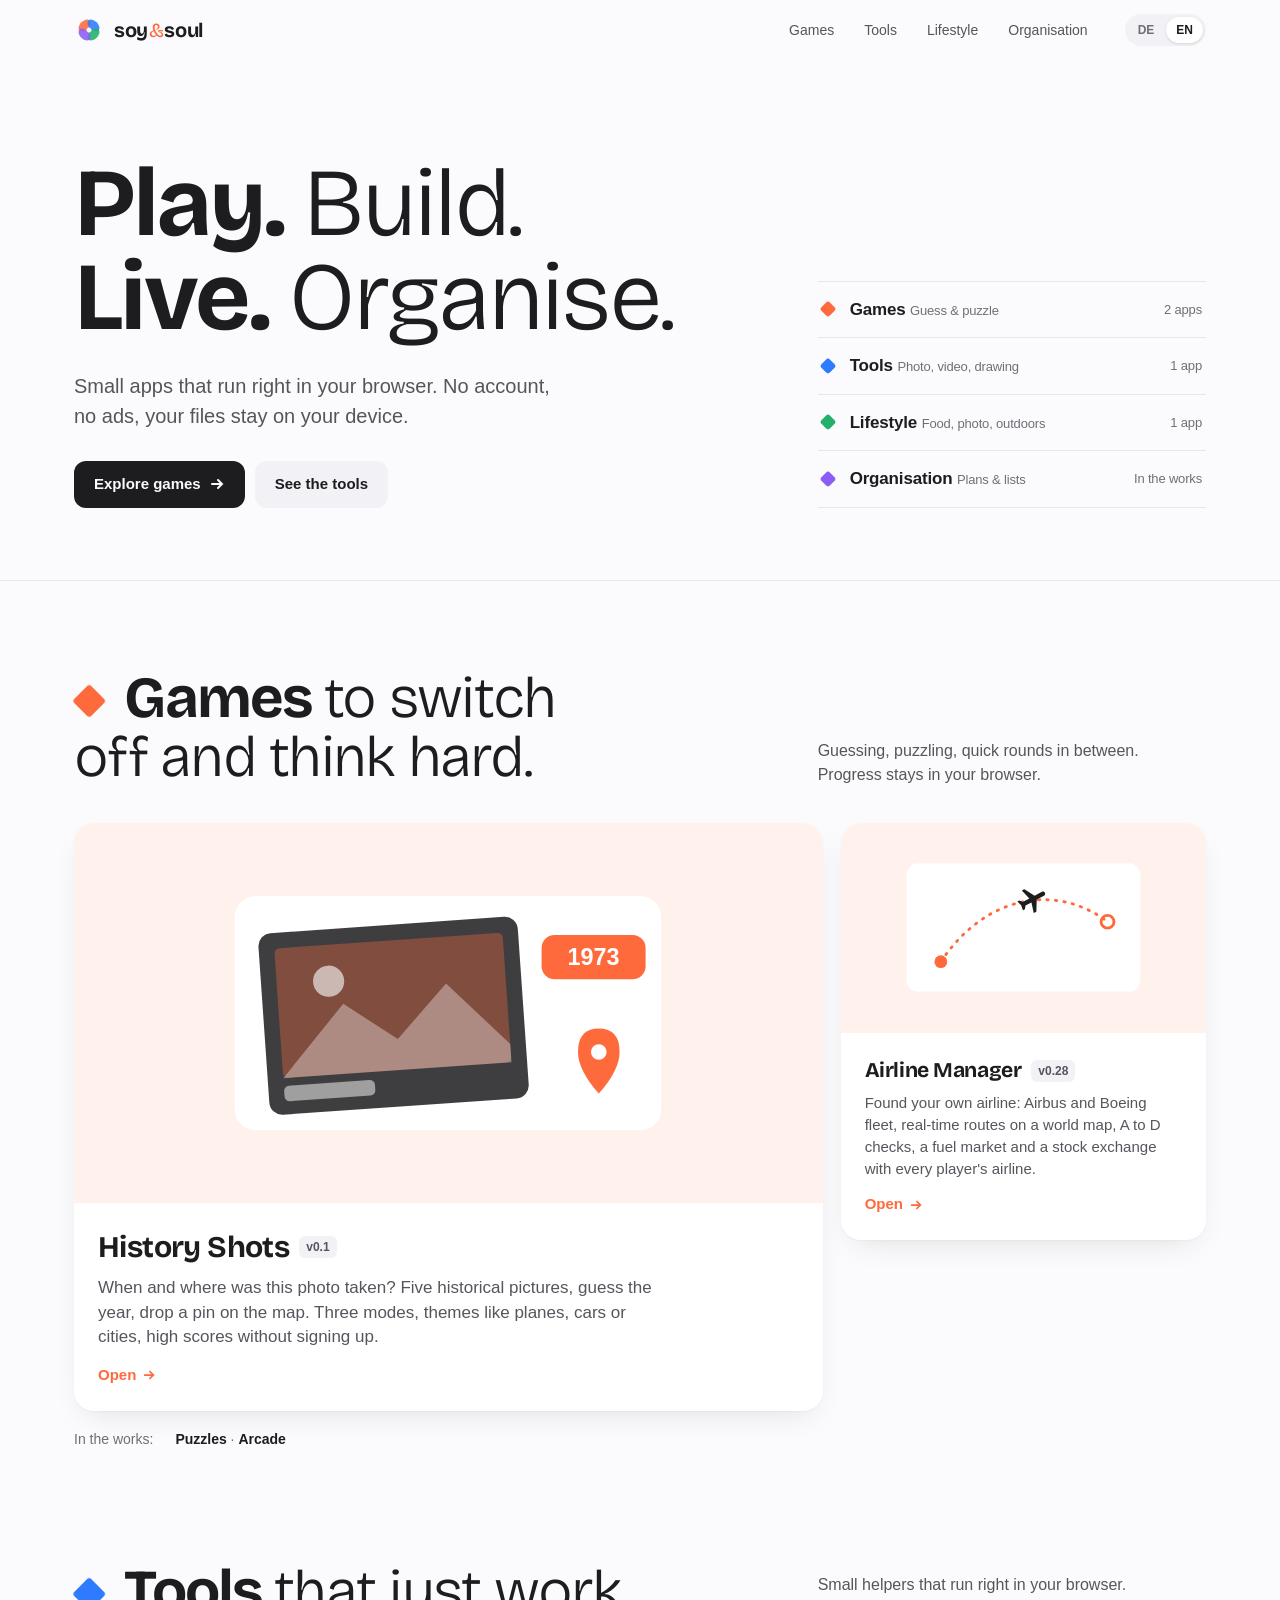
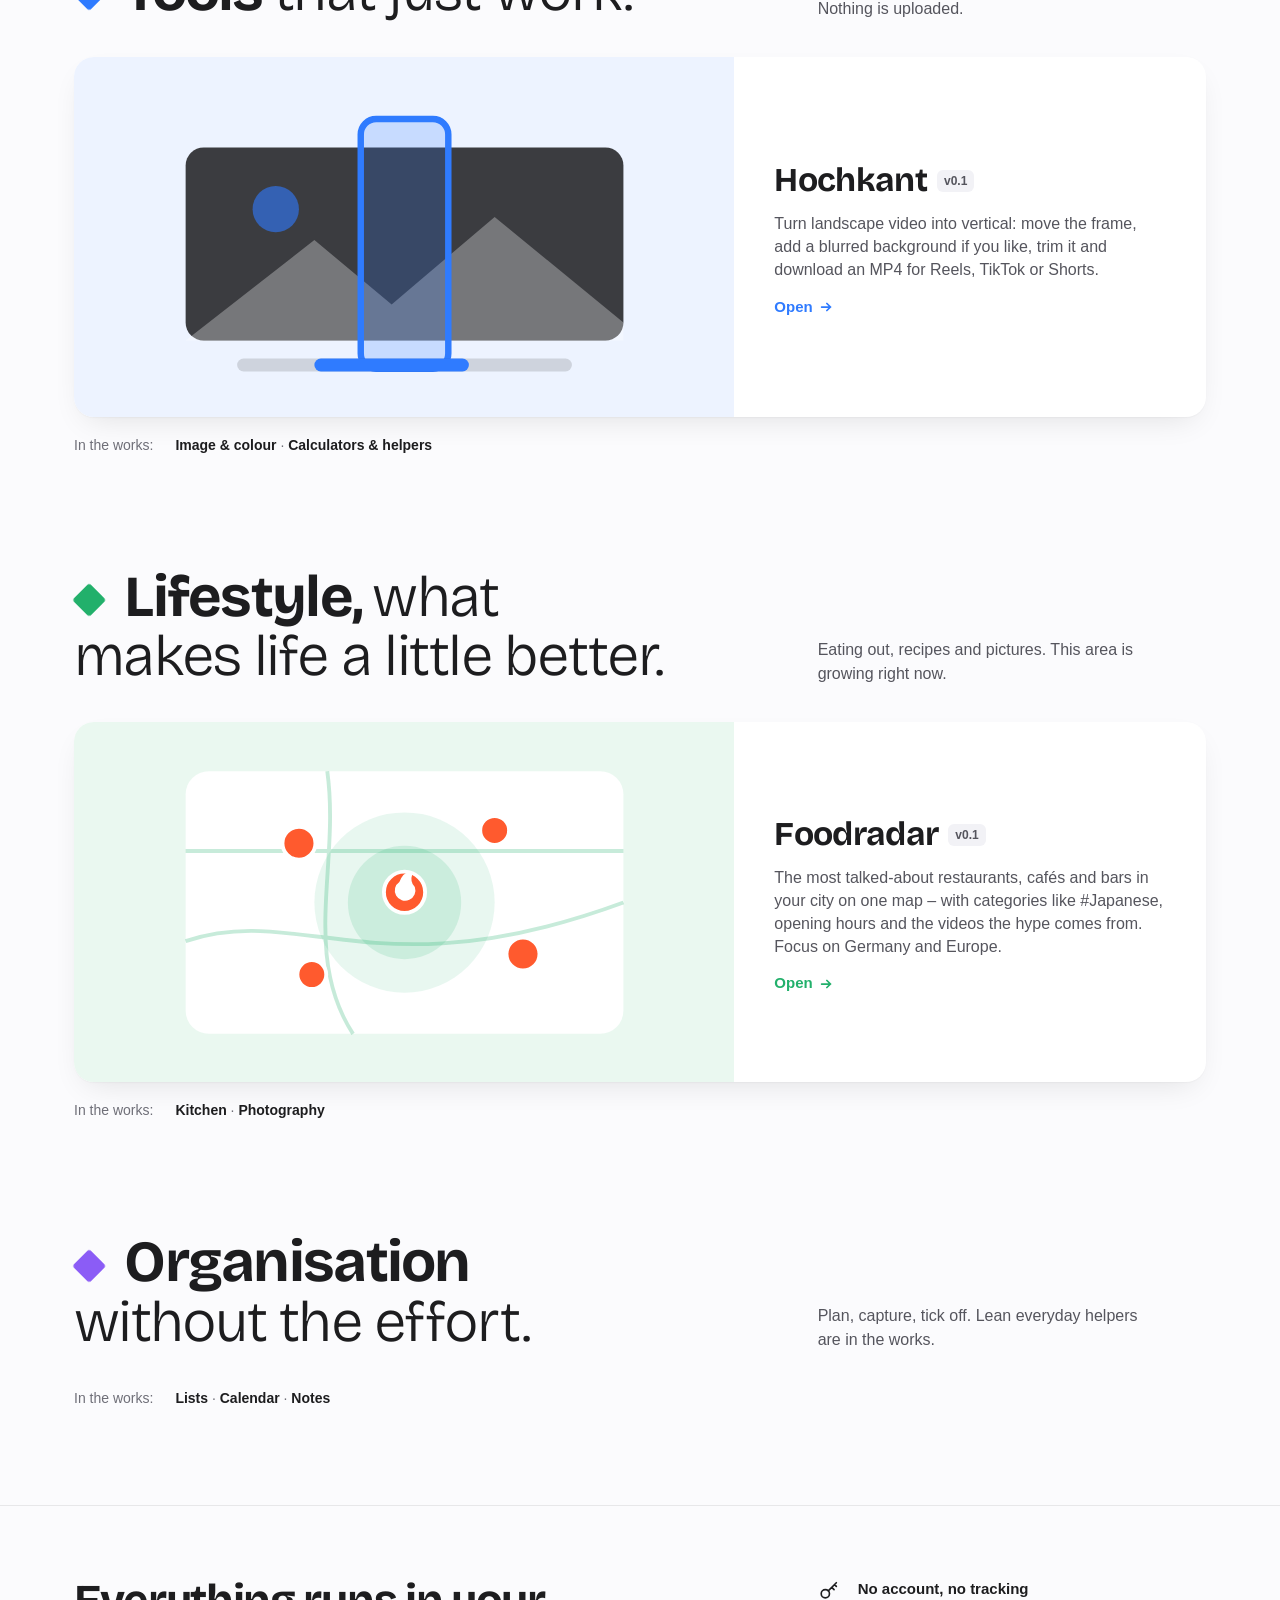
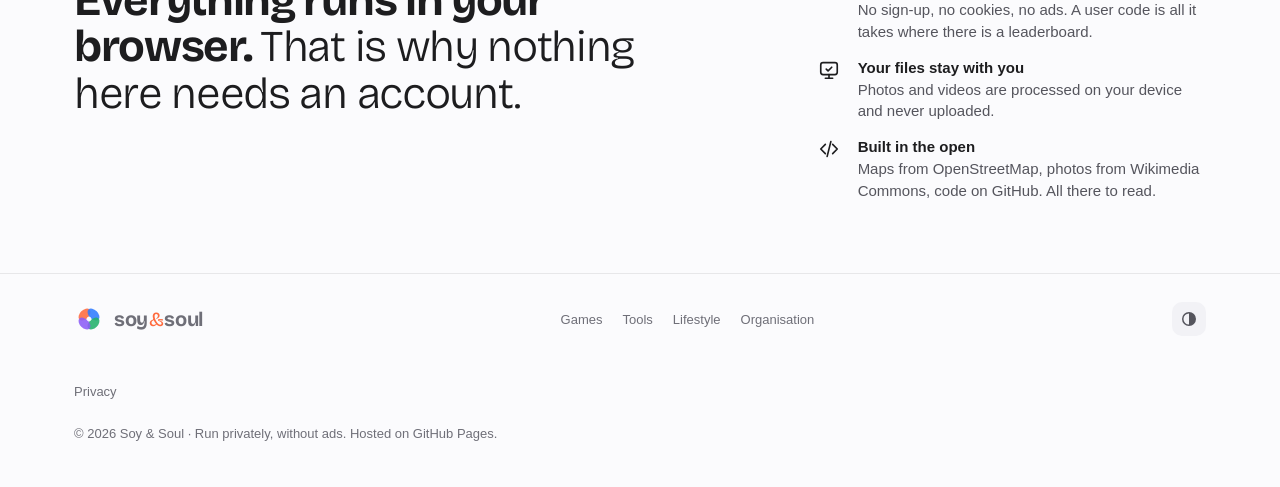
==== commit 33904cc8: "Airline Manager v0.28: Geführter Einstieg, Benachrichtigungen, Balance-Werkzeug Erste Schritte: sieb" ====
--- a/index.html
+++ b/index.html
@@ -319,7 +319,7 @@
     games: [
       { id: "history-shots", href: "games/history-shots/", size: "big", ver: "v0.1", name: { de: "History Shots", en: "History Shots" }, art: "shots",
         d: { de: "Wann und wo wurde dieses Foto aufgenommen? Fünf historische Bilder, Jahr tippen, Pin auf die Karte setzen. Drei Modi, Themen wie Flugzeuge, Autos oder Städte, Highscore ohne Anmeldung.", en: "When and where was this photo taken? Five historical pictures, guess the year, drop a pin on the map. Three modes, themes like planes, cars or cities, high scores without signing up." } },
-      { id: "airline-manager", href: "games/airline-manager/", size: "big", ver: "v0.27", name: { de: "Airline Manager", en: "Airline Manager" }, art: "airline",
+      { id: "airline-manager", href: "games/airline-manager/", size: "big", ver: "v0.28", name: { de: "Airline Manager", en: "Airline Manager" }, art: "airline",
         d: { de: "Gründe deine eigene Airline: Airbus- und Boeing-Flotte, Routen in Echtzeit auf der Weltkarte, A- bis D-Checks, Kerosinmarkt und eine Börse mit den Airlines aller Spieler.", en: "Found your own airline: Airbus and Boeing fleet, real-time routes on a world map, A to D checks, a fuel market and a stock exchange with every player's airline." } },
       { name: { de: "Denkspiele", en: "Puzzles" }, art: "dice",
         d: { de: "Knobeln, planen, um die Ecke denken. Partien bleiben in deinem Browser.", en: "Puzzle, plan, think around corners. Games stay in your browser." } },
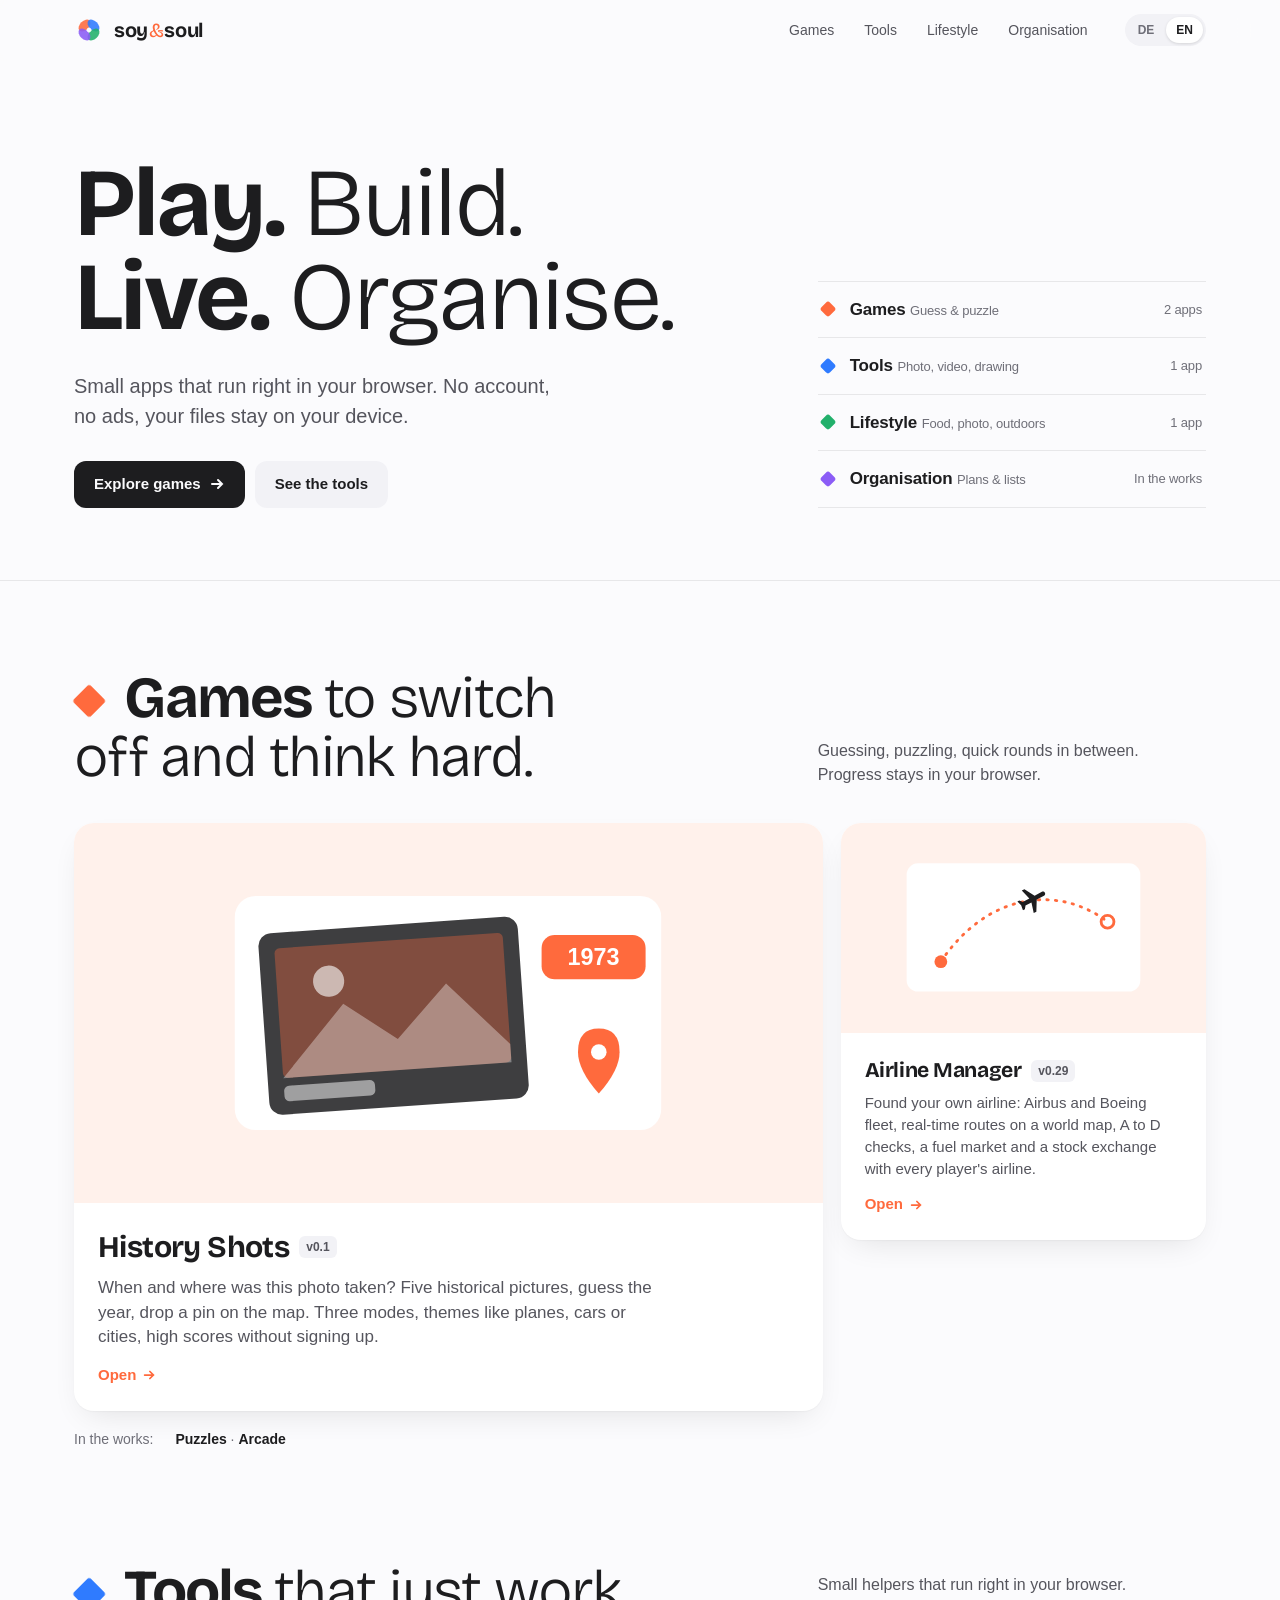
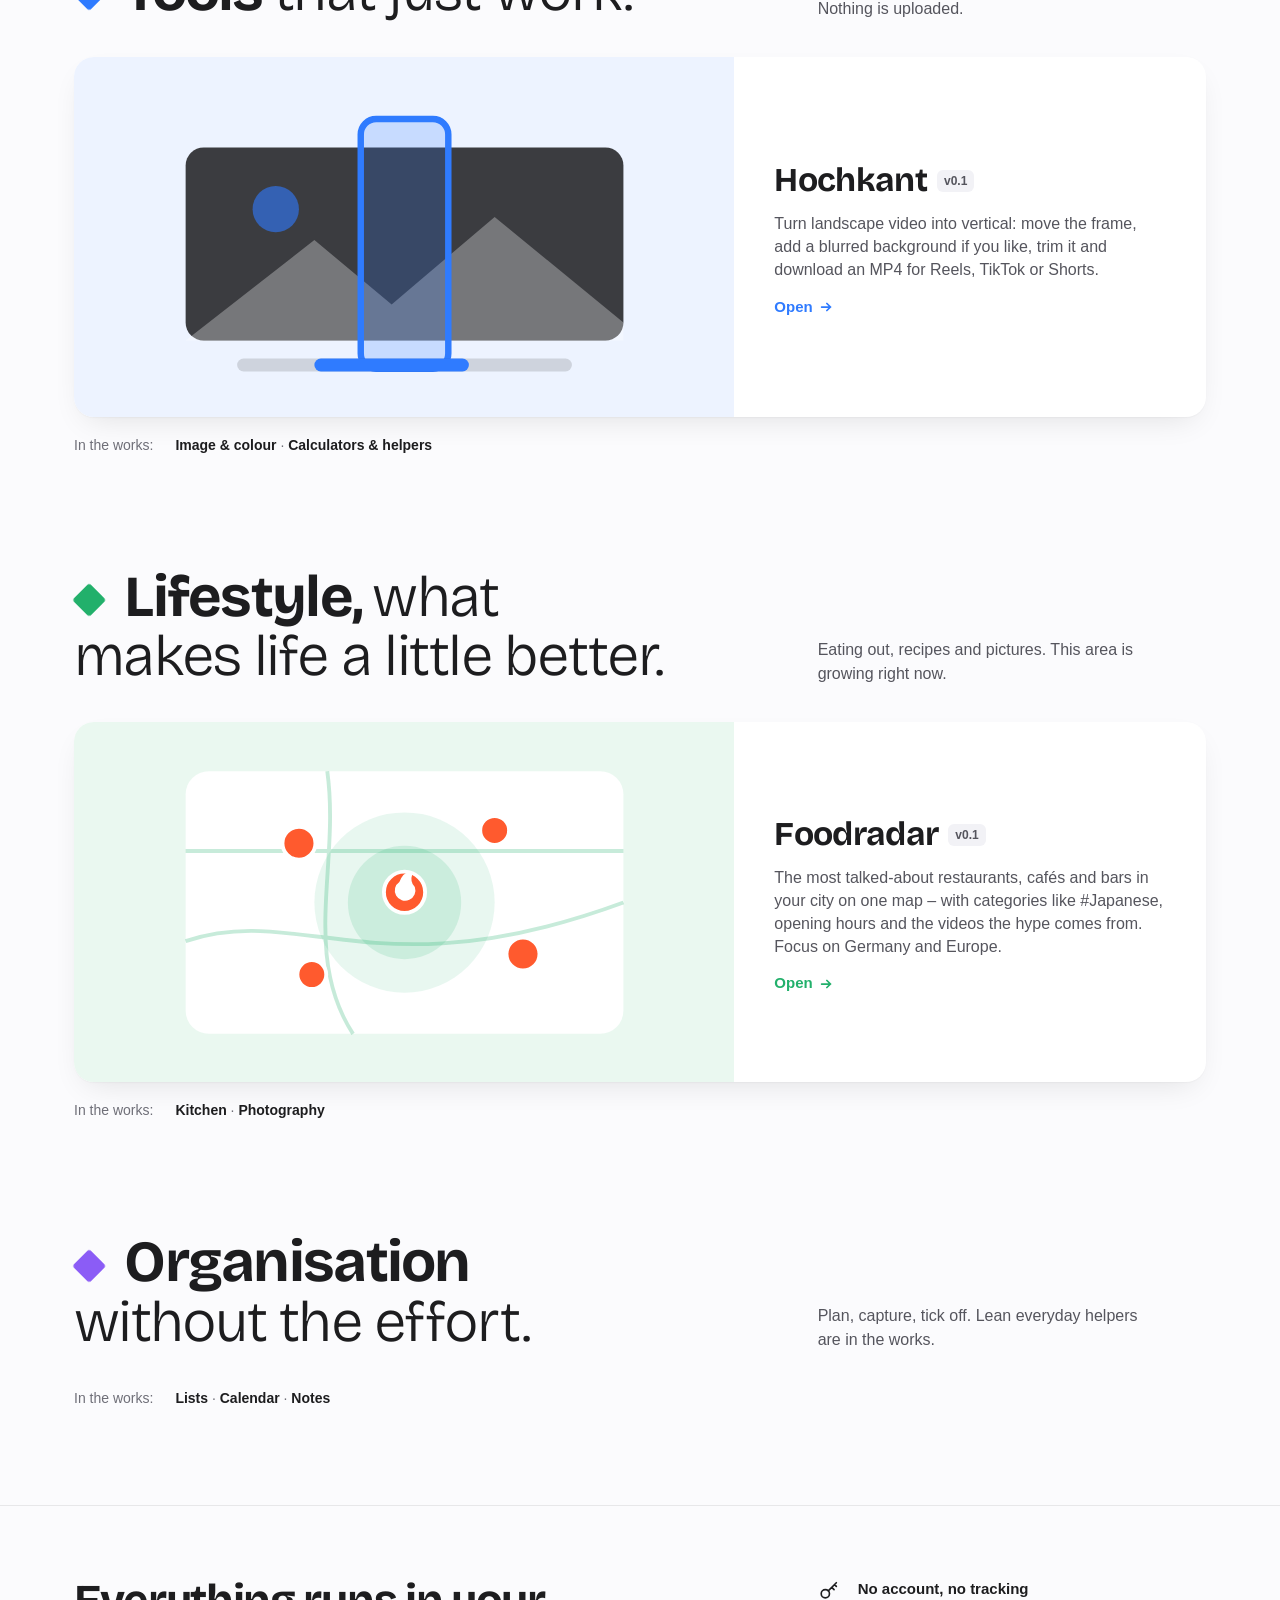
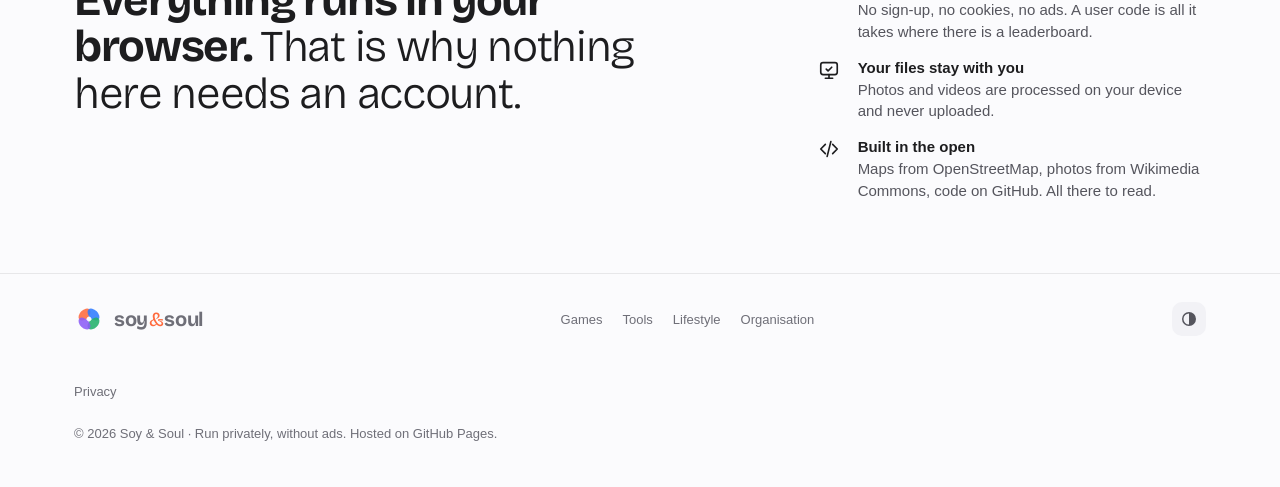
==== commit 5fcf6ff1: "Airline Manager v0.29: Umsteiger am Drehkreuz Ein Drehkreuz war bisher die Summe seiner Strecken. Je" ====
--- a/index.html
+++ b/index.html
@@ -319,7 +319,7 @@
     games: [
       { id: "history-shots", href: "games/history-shots/", size: "big", ver: "v0.1", name: { de: "History Shots", en: "History Shots" }, art: "shots",
         d: { de: "Wann und wo wurde dieses Foto aufgenommen? Fünf historische Bilder, Jahr tippen, Pin auf die Karte setzen. Drei Modi, Themen wie Flugzeuge, Autos oder Städte, Highscore ohne Anmeldung.", en: "When and where was this photo taken? Five historical pictures, guess the year, drop a pin on the map. Three modes, themes like planes, cars or cities, high scores without signing up." } },
-      { id: "airline-manager", href: "games/airline-manager/", size: "big", ver: "v0.28", name: { de: "Airline Manager", en: "Airline Manager" }, art: "airline",
+      { id: "airline-manager", href: "games/airline-manager/", size: "big", ver: "v0.29", name: { de: "Airline Manager", en: "Airline Manager" }, art: "airline",
         d: { de: "Gründe deine eigene Airline: Airbus- und Boeing-Flotte, Routen in Echtzeit auf der Weltkarte, A- bis D-Checks, Kerosinmarkt und eine Börse mit den Airlines aller Spieler.", en: "Found your own airline: Airbus and Boeing fleet, real-time routes on a world map, A to D checks, a fuel market and a stock exchange with every player's airline." } },
       { name: { de: "Denkspiele", en: "Puzzles" }, art: "dice",
         d: { de: "Knobeln, planen, um die Ecke denken. Partien bleiben in deinem Browser.", en: "Puzzle, plan, think around corners. Games stay in your browser." } },
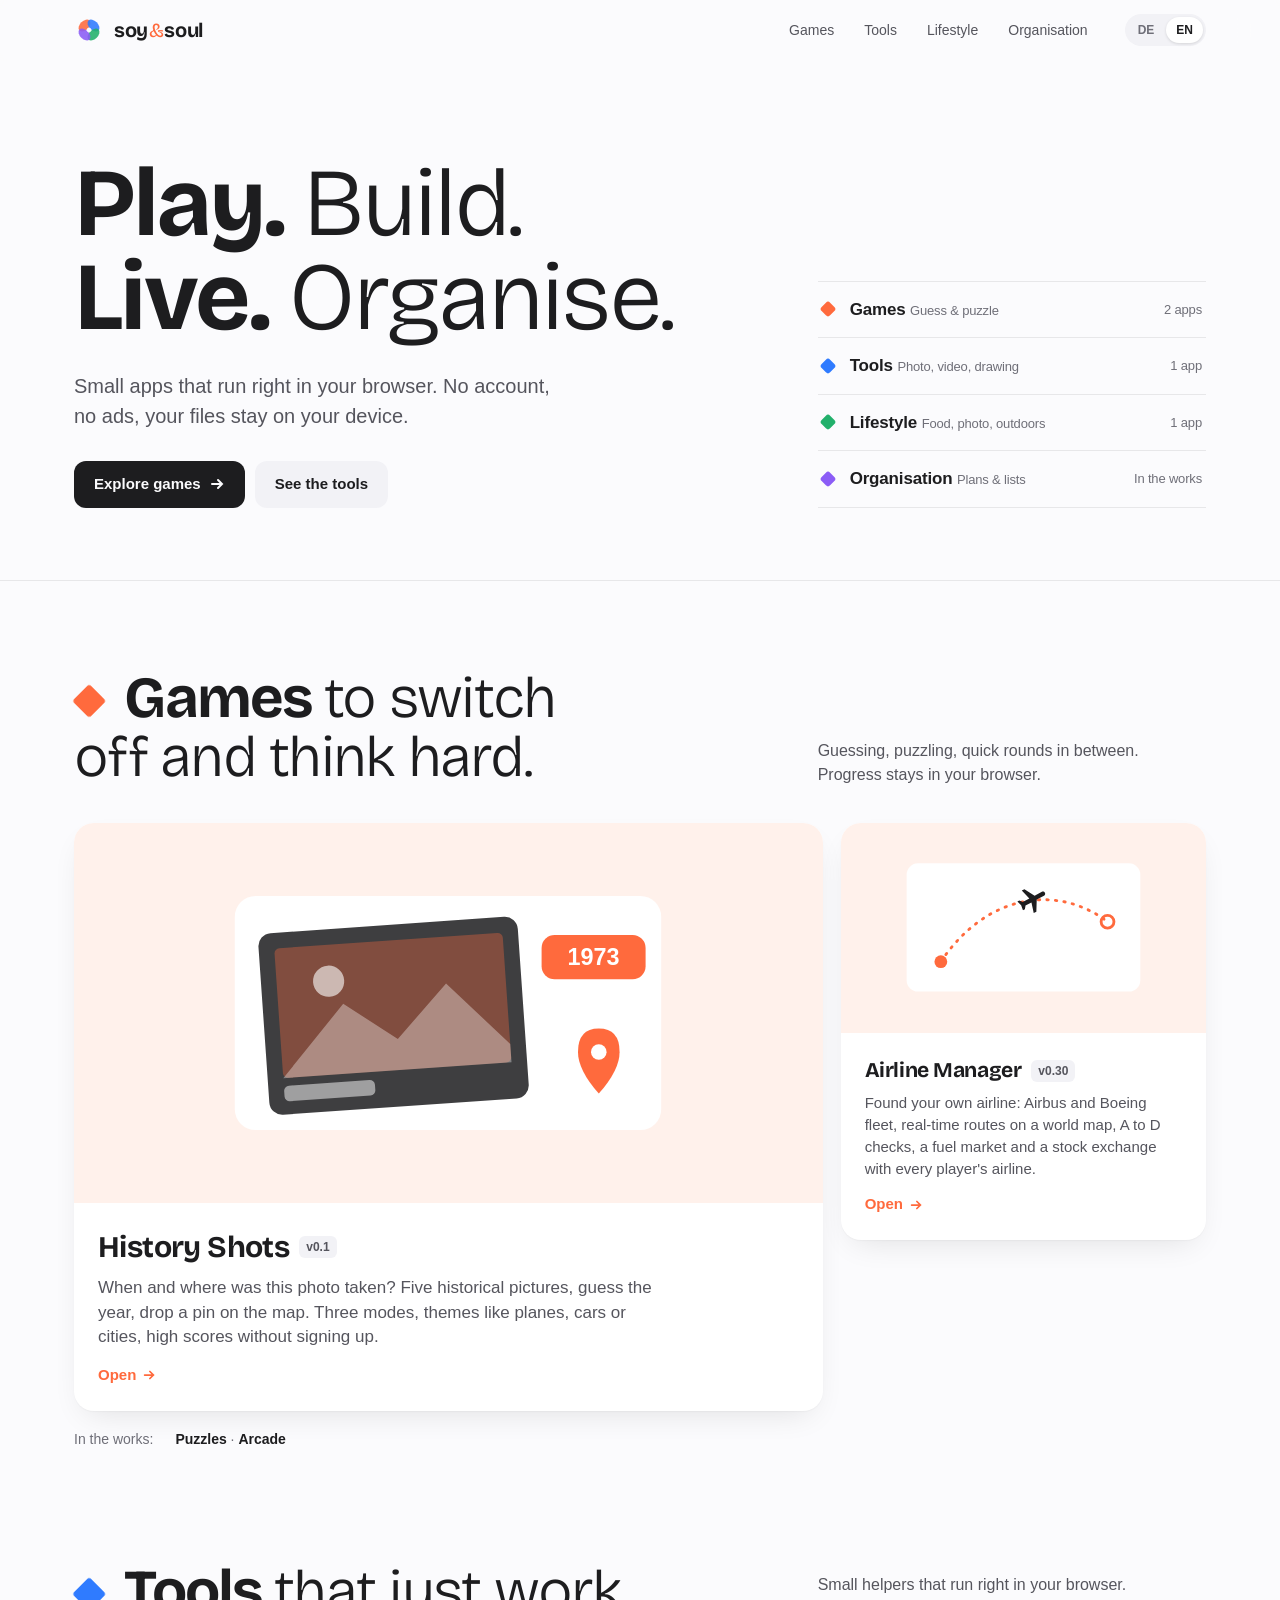
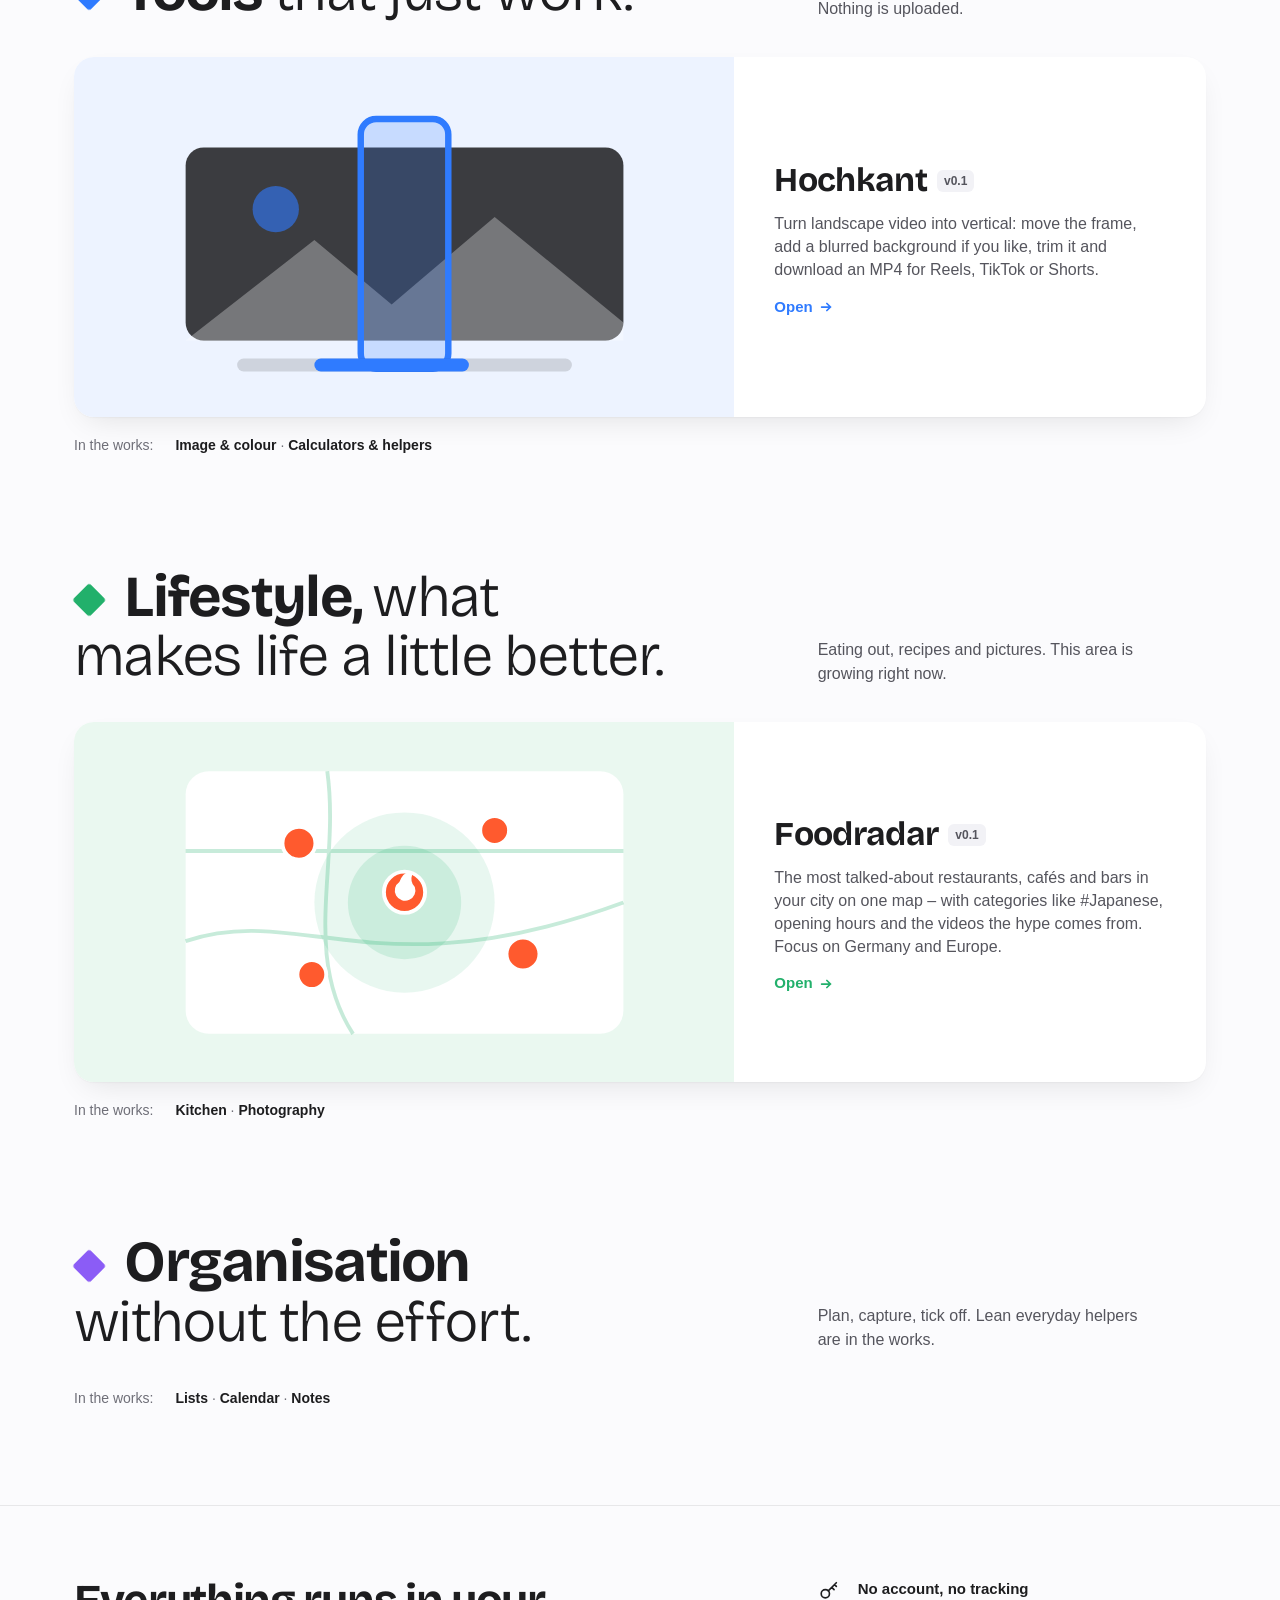
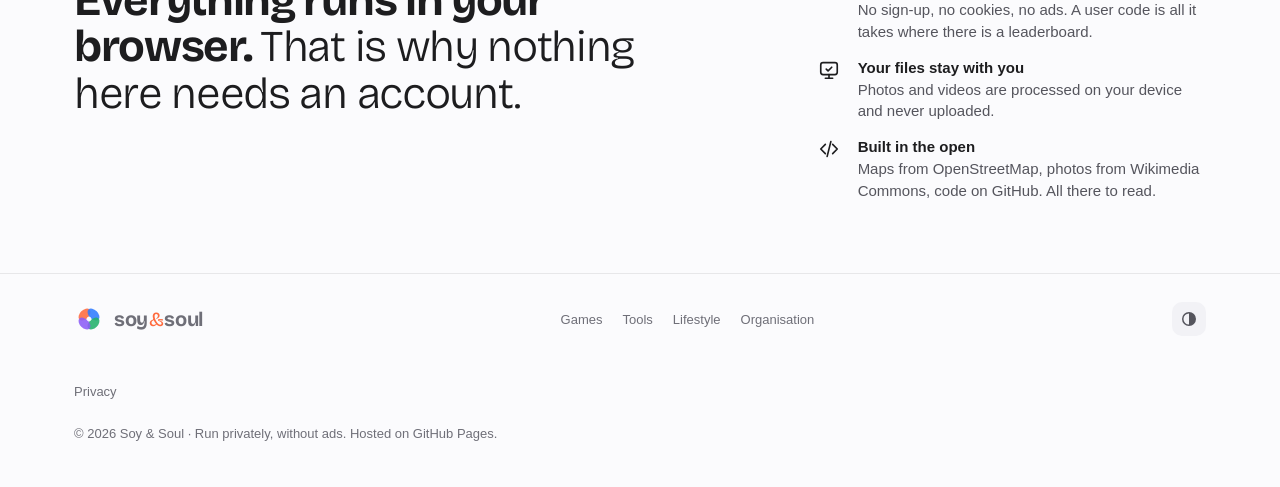
==== commit 052212ec: "Airline Manager v0.30: Störfälle mit echten Entscheidungen (IROPS) Ein schwerer Defekt setzt ein Flu" ====
--- a/index.html
+++ b/index.html
@@ -319,7 +319,7 @@
     games: [
       { id: "history-shots", href: "games/history-shots/", size: "big", ver: "v0.1", name: { de: "History Shots", en: "History Shots" }, art: "shots",
         d: { de: "Wann und wo wurde dieses Foto aufgenommen? Fünf historische Bilder, Jahr tippen, Pin auf die Karte setzen. Drei Modi, Themen wie Flugzeuge, Autos oder Städte, Highscore ohne Anmeldung.", en: "When and where was this photo taken? Five historical pictures, guess the year, drop a pin on the map. Three modes, themes like planes, cars or cities, high scores without signing up." } },
-      { id: "airline-manager", href: "games/airline-manager/", size: "big", ver: "v0.29", name: { de: "Airline Manager", en: "Airline Manager" }, art: "airline",
+      { id: "airline-manager", href: "games/airline-manager/", size: "big", ver: "v0.30", name: { de: "Airline Manager", en: "Airline Manager" }, art: "airline",
         d: { de: "Gründe deine eigene Airline: Airbus- und Boeing-Flotte, Routen in Echtzeit auf der Weltkarte, A- bis D-Checks, Kerosinmarkt und eine Börse mit den Airlines aller Spieler.", en: "Found your own airline: Airbus and Boeing fleet, real-time routes on a world map, A to D checks, a fuel market and a stock exchange with every player's airline." } },
       { name: { de: "Denkspiele", en: "Puzzles" }, art: "dice",
         d: { de: "Knobeln, planen, um die Ecke denken. Partien bleiben in deinem Browser.", en: "Puzzle, plan, think around corners. Games stay in your browser." } },
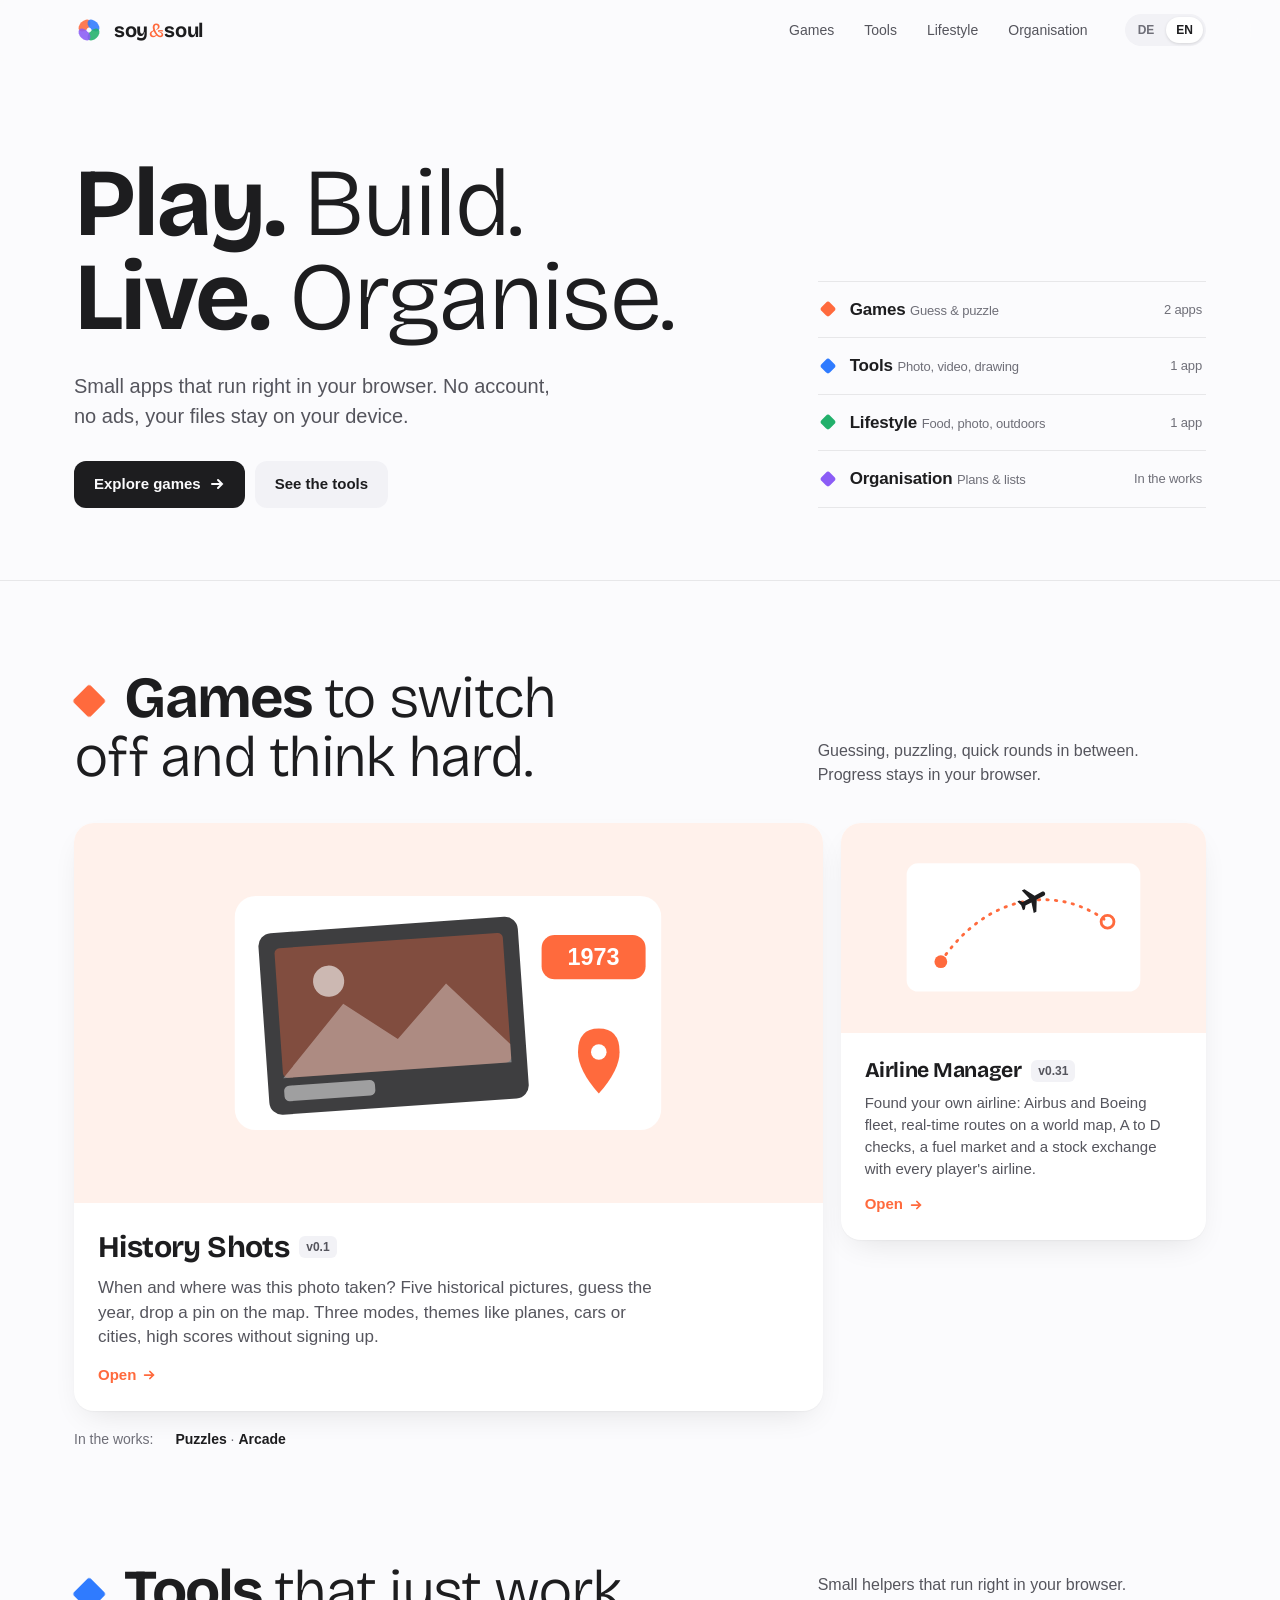
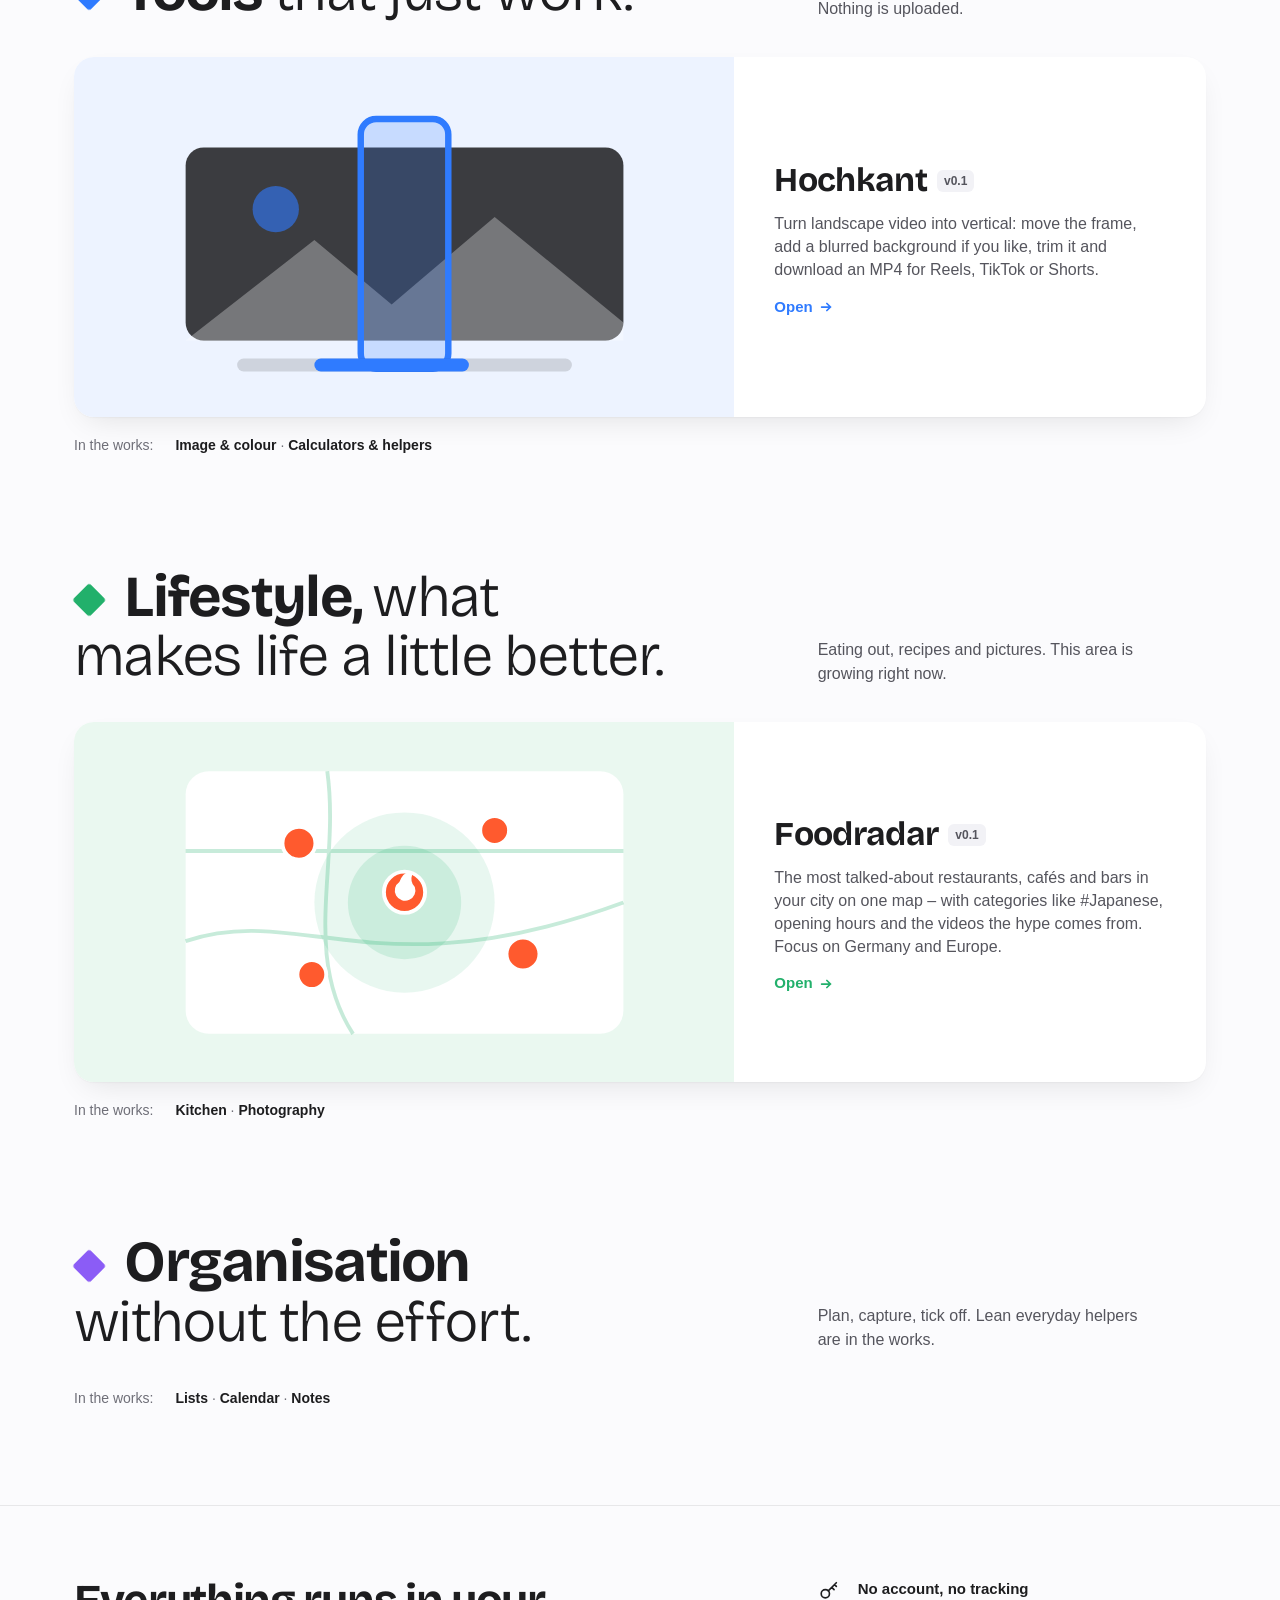
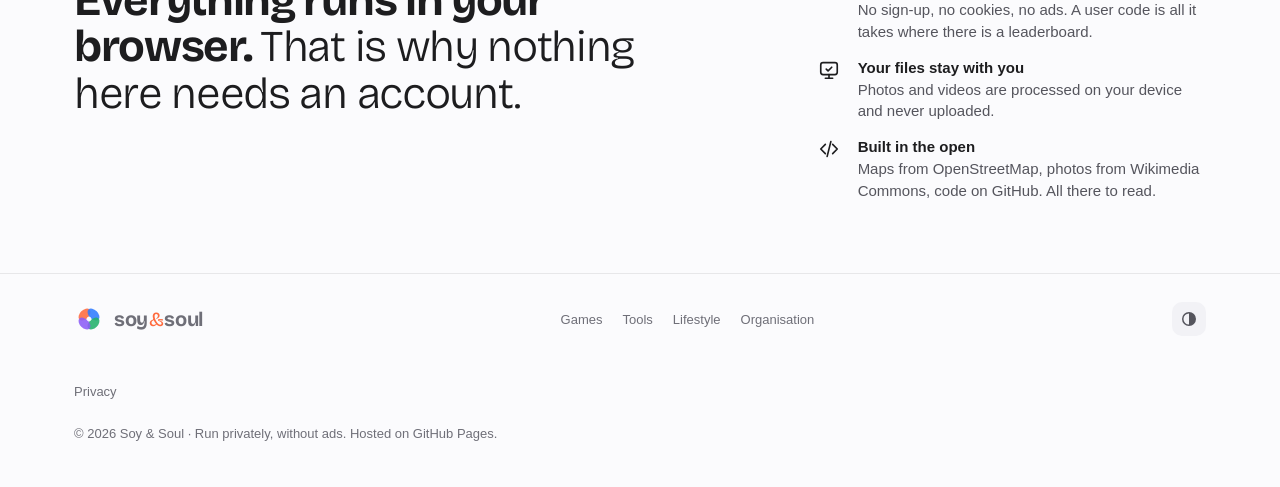
==== commit 833b00de: "Airline Manager v0.31: Kleinkram und alte Spielstände Zwei echte Fehler nach acht Versionen in Folge" ====
--- a/index.html
+++ b/index.html
@@ -319,7 +319,7 @@
     games: [
       { id: "history-shots", href: "games/history-shots/", size: "big", ver: "v0.1", name: { de: "History Shots", en: "History Shots" }, art: "shots",
         d: { de: "Wann und wo wurde dieses Foto aufgenommen? Fünf historische Bilder, Jahr tippen, Pin auf die Karte setzen. Drei Modi, Themen wie Flugzeuge, Autos oder Städte, Highscore ohne Anmeldung.", en: "When and where was this photo taken? Five historical pictures, guess the year, drop a pin on the map. Three modes, themes like planes, cars or cities, high scores without signing up." } },
-      { id: "airline-manager", href: "games/airline-manager/", size: "big", ver: "v0.30", name: { de: "Airline Manager", en: "Airline Manager" }, art: "airline",
+      { id: "airline-manager", href: "games/airline-manager/", size: "big", ver: "v0.31", name: { de: "Airline Manager", en: "Airline Manager" }, art: "airline",
         d: { de: "Gründe deine eigene Airline: Airbus- und Boeing-Flotte, Routen in Echtzeit auf der Weltkarte, A- bis D-Checks, Kerosinmarkt und eine Börse mit den Airlines aller Spieler.", en: "Found your own airline: Airbus and Boeing fleet, real-time routes on a world map, A to D checks, a fuel market and a stock exchange with every player's airline." } },
       { name: { de: "Denkspiele", en: "Puzzles" }, art: "dice",
         d: { de: "Knobeln, planen, um die Ecke denken. Partien bleiben in deinem Browser.", en: "Puzzle, plan, think around corners. Games stay in your browser." } },
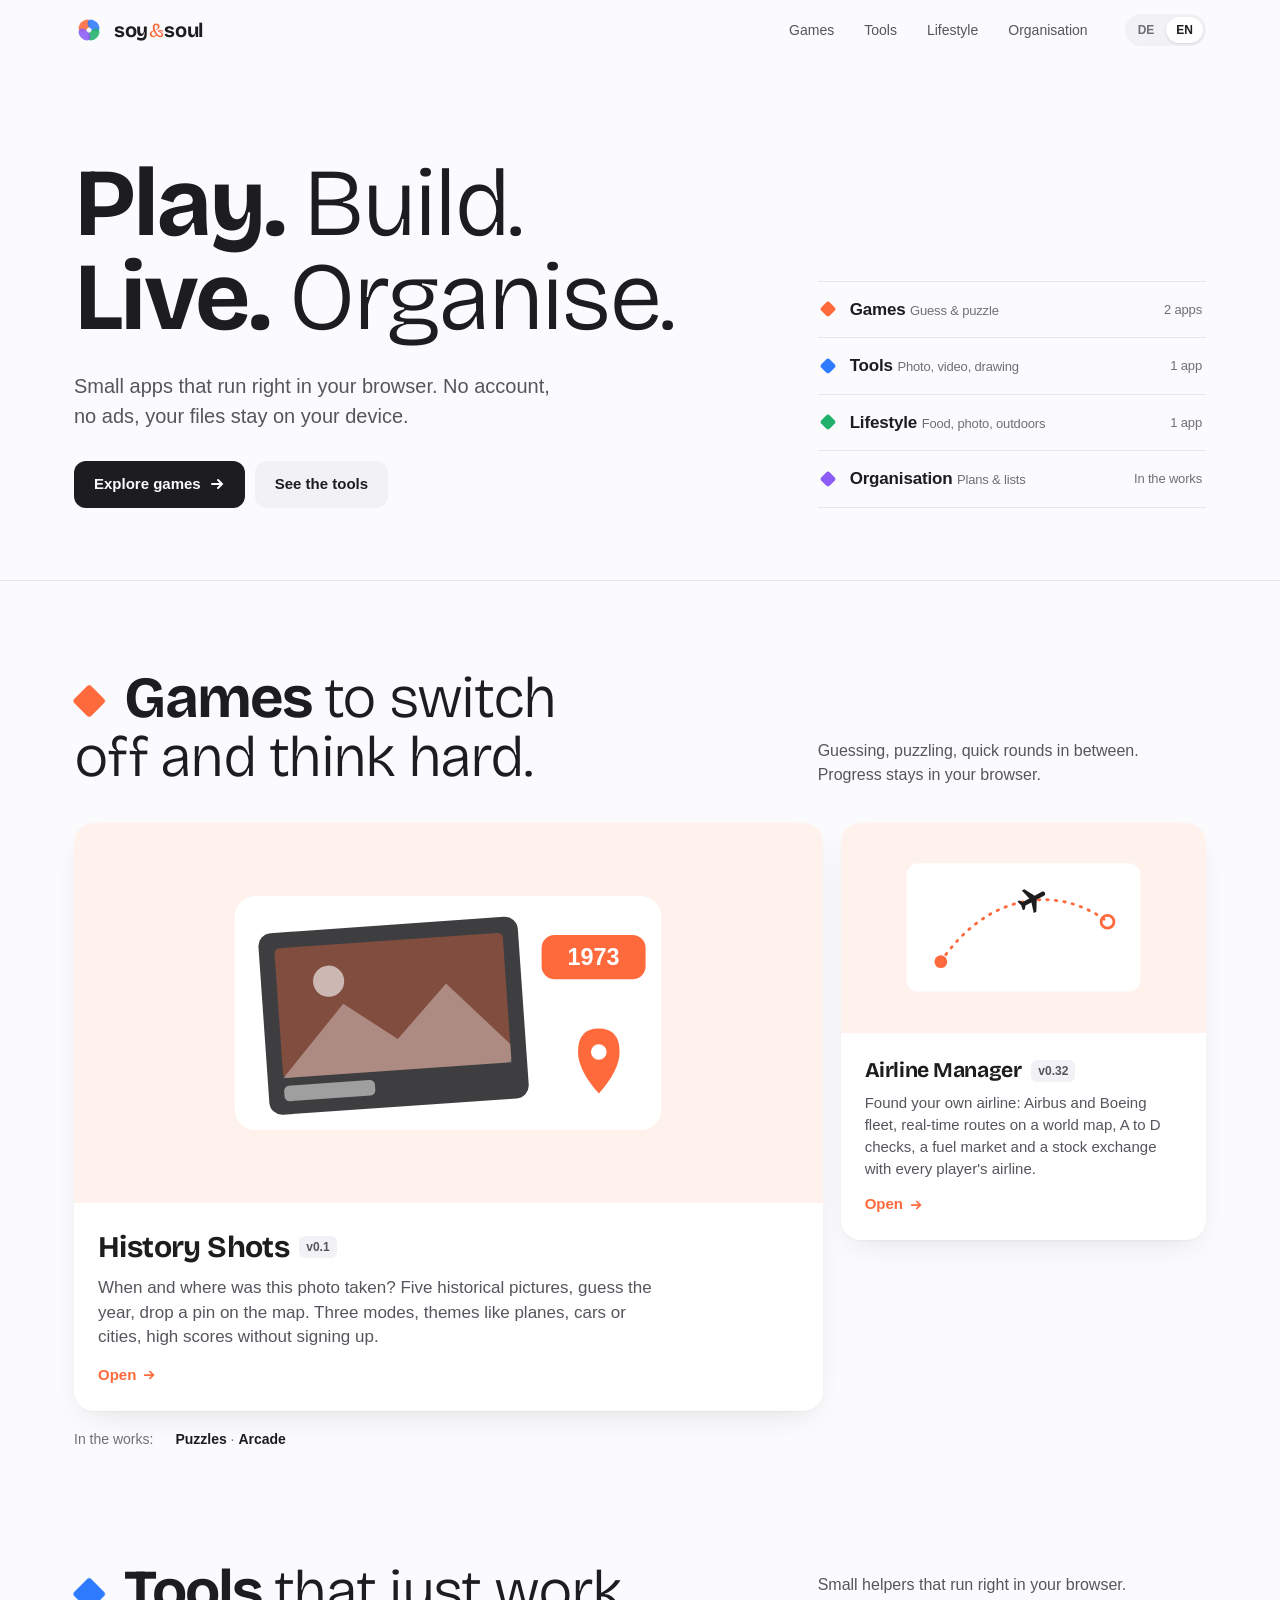
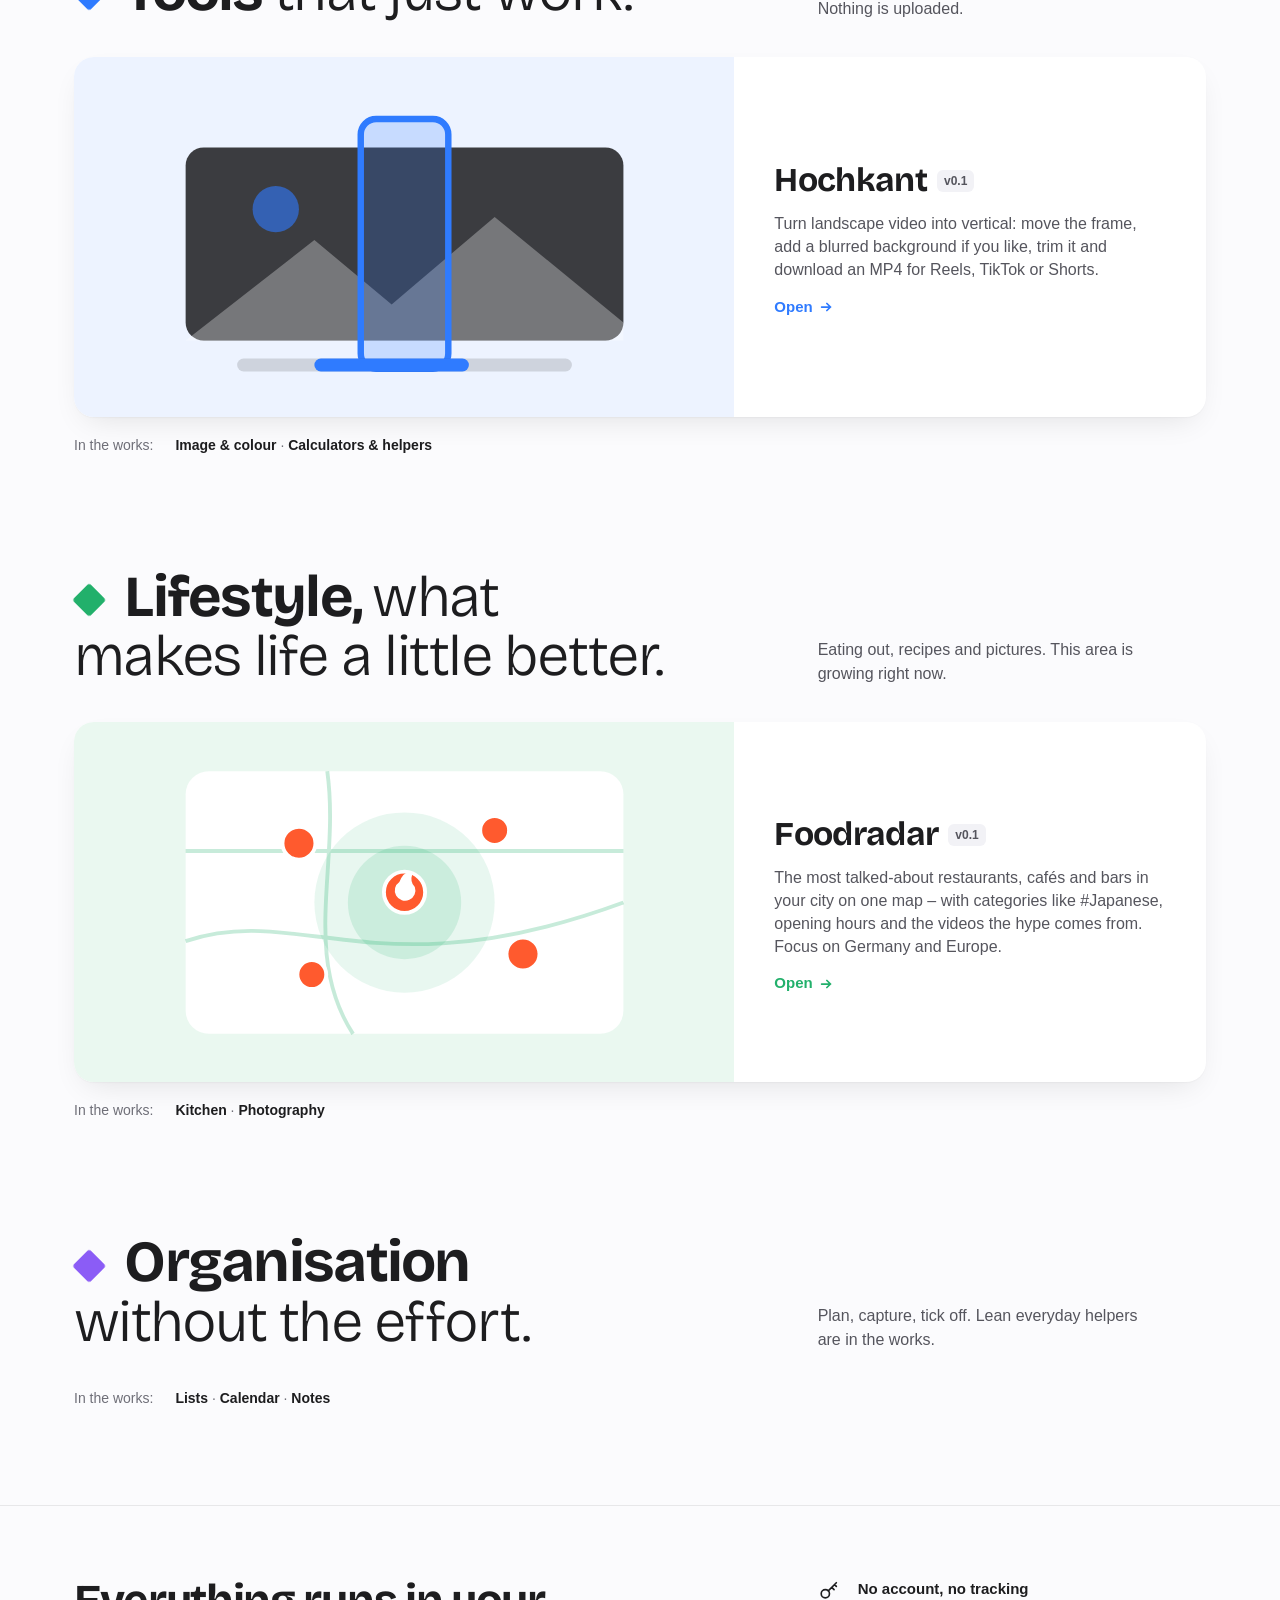
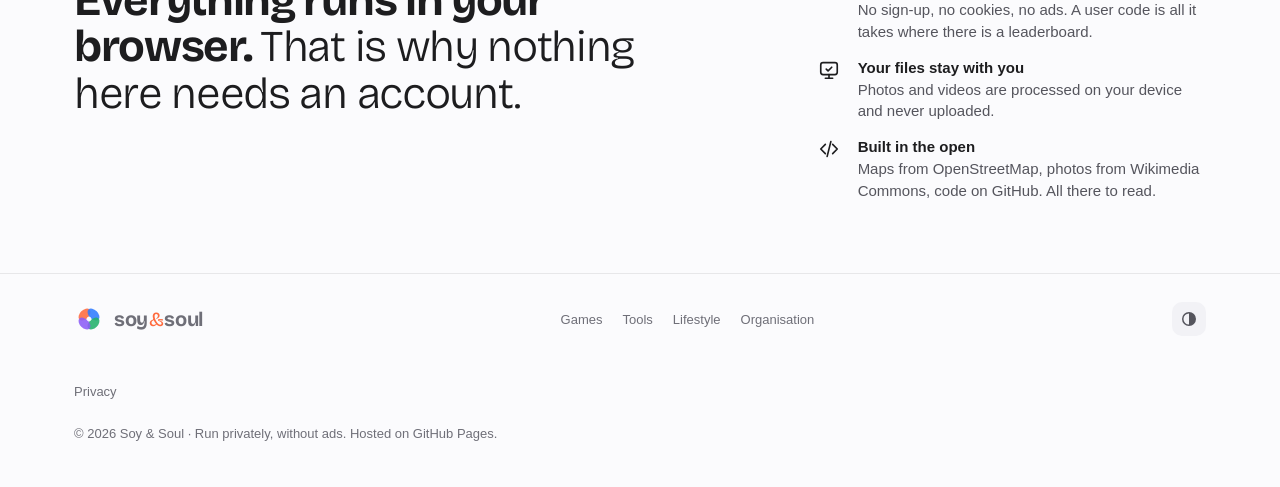
==== commit 32201ea2: "Airline Manager v0.32: neunzehn neue Flugzeugtypen Katalog von 38 auf 57 Typen. Neu: A300-600R, A310" ====
--- a/index.html
+++ b/index.html
@@ -319,7 +319,7 @@
     games: [
       { id: "history-shots", href: "games/history-shots/", size: "big", ver: "v0.1", name: { de: "History Shots", en: "History Shots" }, art: "shots",
         d: { de: "Wann und wo wurde dieses Foto aufgenommen? Fünf historische Bilder, Jahr tippen, Pin auf die Karte setzen. Drei Modi, Themen wie Flugzeuge, Autos oder Städte, Highscore ohne Anmeldung.", en: "When and where was this photo taken? Five historical pictures, guess the year, drop a pin on the map. Three modes, themes like planes, cars or cities, high scores without signing up." } },
-      { id: "airline-manager", href: "games/airline-manager/", size: "big", ver: "v0.31", name: { de: "Airline Manager", en: "Airline Manager" }, art: "airline",
+      { id: "airline-manager", href: "games/airline-manager/", size: "big", ver: "v0.32", name: { de: "Airline Manager", en: "Airline Manager" }, art: "airline",
         d: { de: "Gründe deine eigene Airline: Airbus- und Boeing-Flotte, Routen in Echtzeit auf der Weltkarte, A- bis D-Checks, Kerosinmarkt und eine Börse mit den Airlines aller Spieler.", en: "Found your own airline: Airbus and Boeing fleet, real-time routes on a world map, A to D checks, a fuel market and a stock exchange with every player's airline." } },
       { name: { de: "Denkspiele", en: "Puzzles" }, art: "dice",
         d: { de: "Knobeln, planen, um die Ecke denken. Partien bleiben in deinem Browser.", en: "Puzzle, plan, think around corners. Games stay in your browser." } },
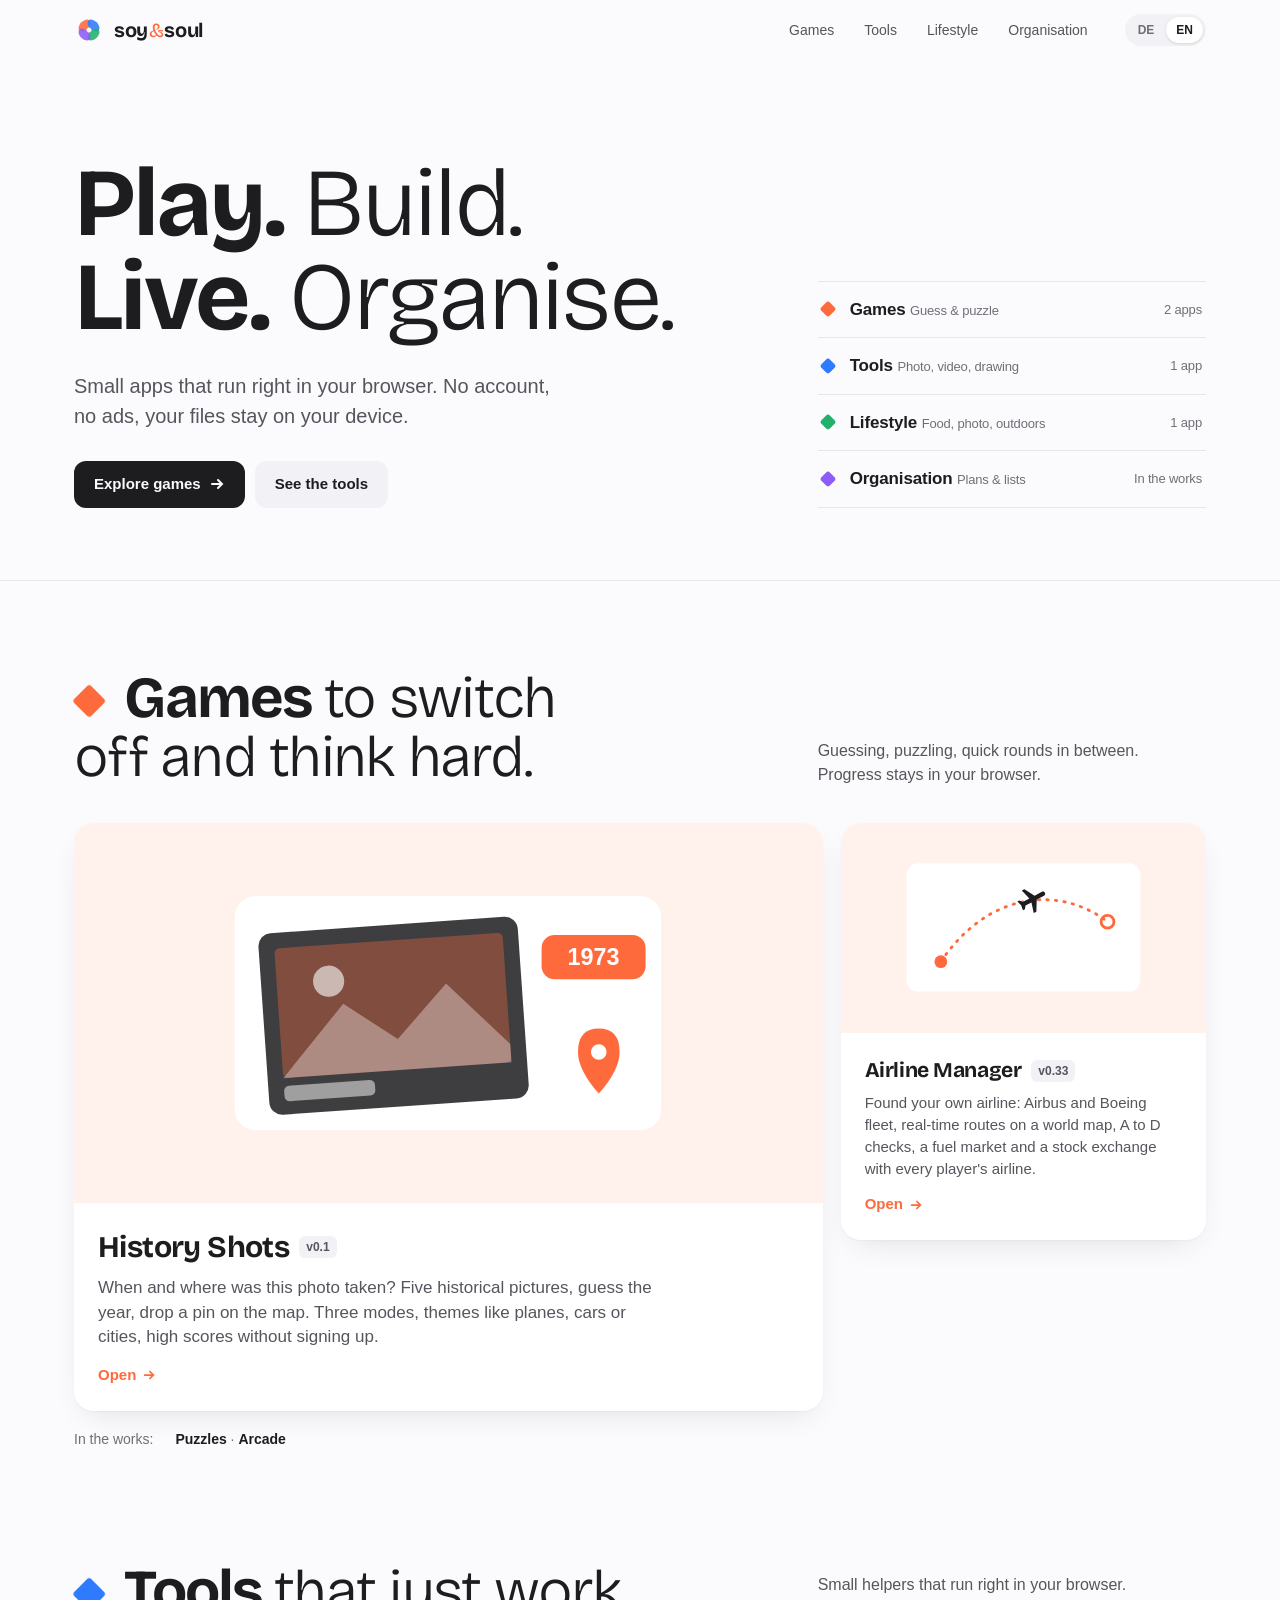
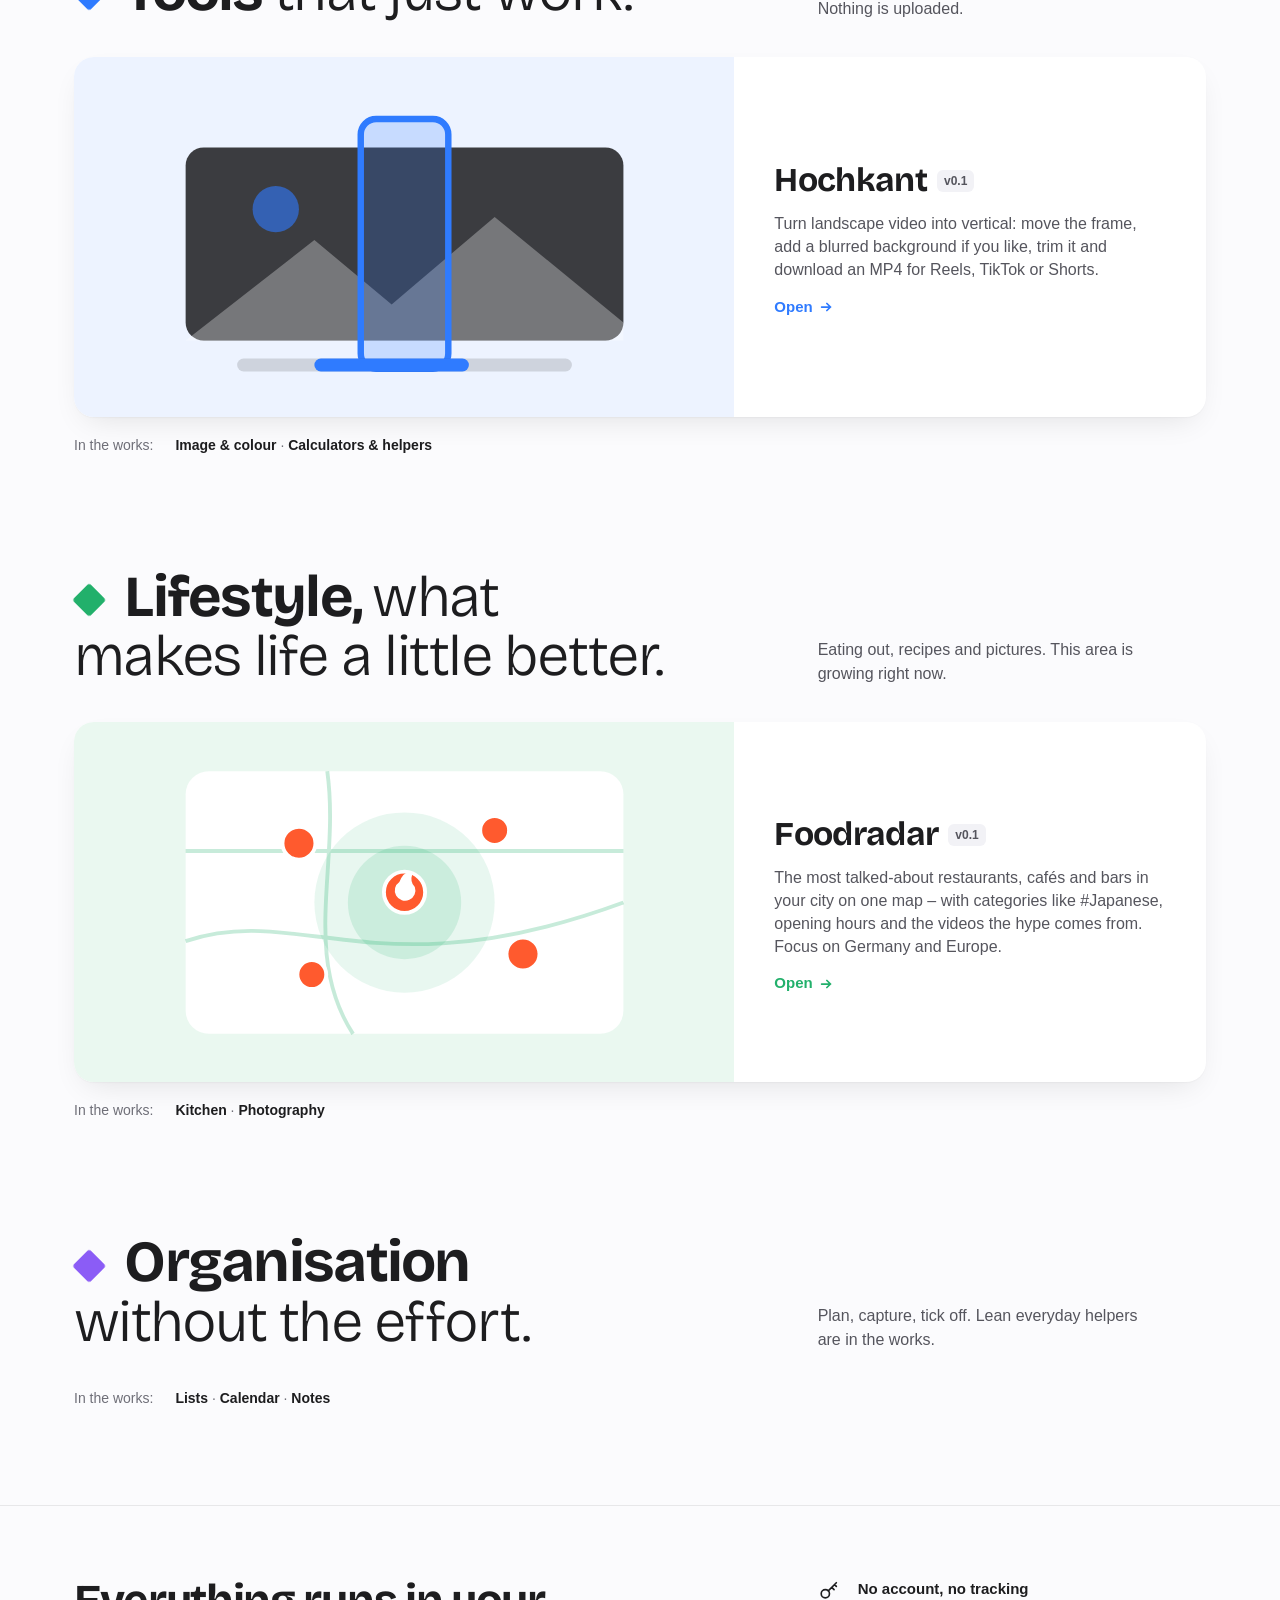
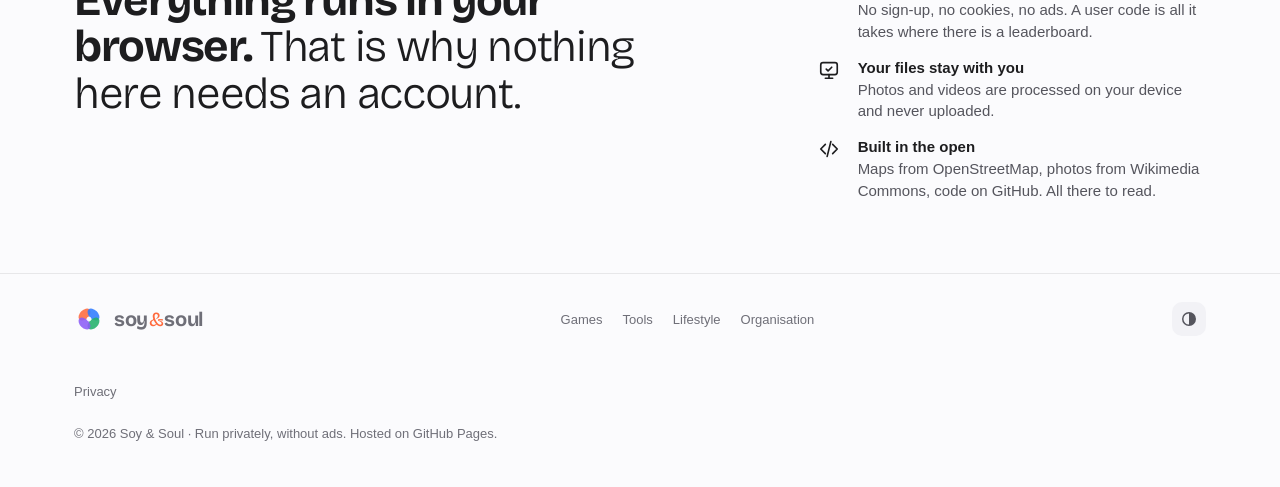
==== commit 778f923a: "Airline Manager v0.33: echte Seitenrisse statt gezeichneter Flugzeuge Neuer Schalter GAME.art in js/" ====
--- a/index.html
+++ b/index.html
@@ -319,7 +319,7 @@
     games: [
       { id: "history-shots", href: "games/history-shots/", size: "big", ver: "v0.1", name: { de: "History Shots", en: "History Shots" }, art: "shots",
         d: { de: "Wann und wo wurde dieses Foto aufgenommen? Fünf historische Bilder, Jahr tippen, Pin auf die Karte setzen. Drei Modi, Themen wie Flugzeuge, Autos oder Städte, Highscore ohne Anmeldung.", en: "When and where was this photo taken? Five historical pictures, guess the year, drop a pin on the map. Three modes, themes like planes, cars or cities, high scores without signing up." } },
-      { id: "airline-manager", href: "games/airline-manager/", size: "big", ver: "v0.32", name: { de: "Airline Manager", en: "Airline Manager" }, art: "airline",
+      { id: "airline-manager", href: "games/airline-manager/", size: "big", ver: "v0.33", name: { de: "Airline Manager", en: "Airline Manager" }, art: "airline",
         d: { de: "Gründe deine eigene Airline: Airbus- und Boeing-Flotte, Routen in Echtzeit auf der Weltkarte, A- bis D-Checks, Kerosinmarkt und eine Börse mit den Airlines aller Spieler.", en: "Found your own airline: Airbus and Boeing fleet, real-time routes on a world map, A to D checks, a fuel market and a stock exchange with every player's airline." } },
       { name: { de: "Denkspiele", en: "Puzzles" }, art: "dice",
         d: { de: "Knobeln, planen, um die Ecke denken. Partien bleiben in deinem Browser.", en: "Puzzle, plan, think around corners. Games stay in your browser." } },
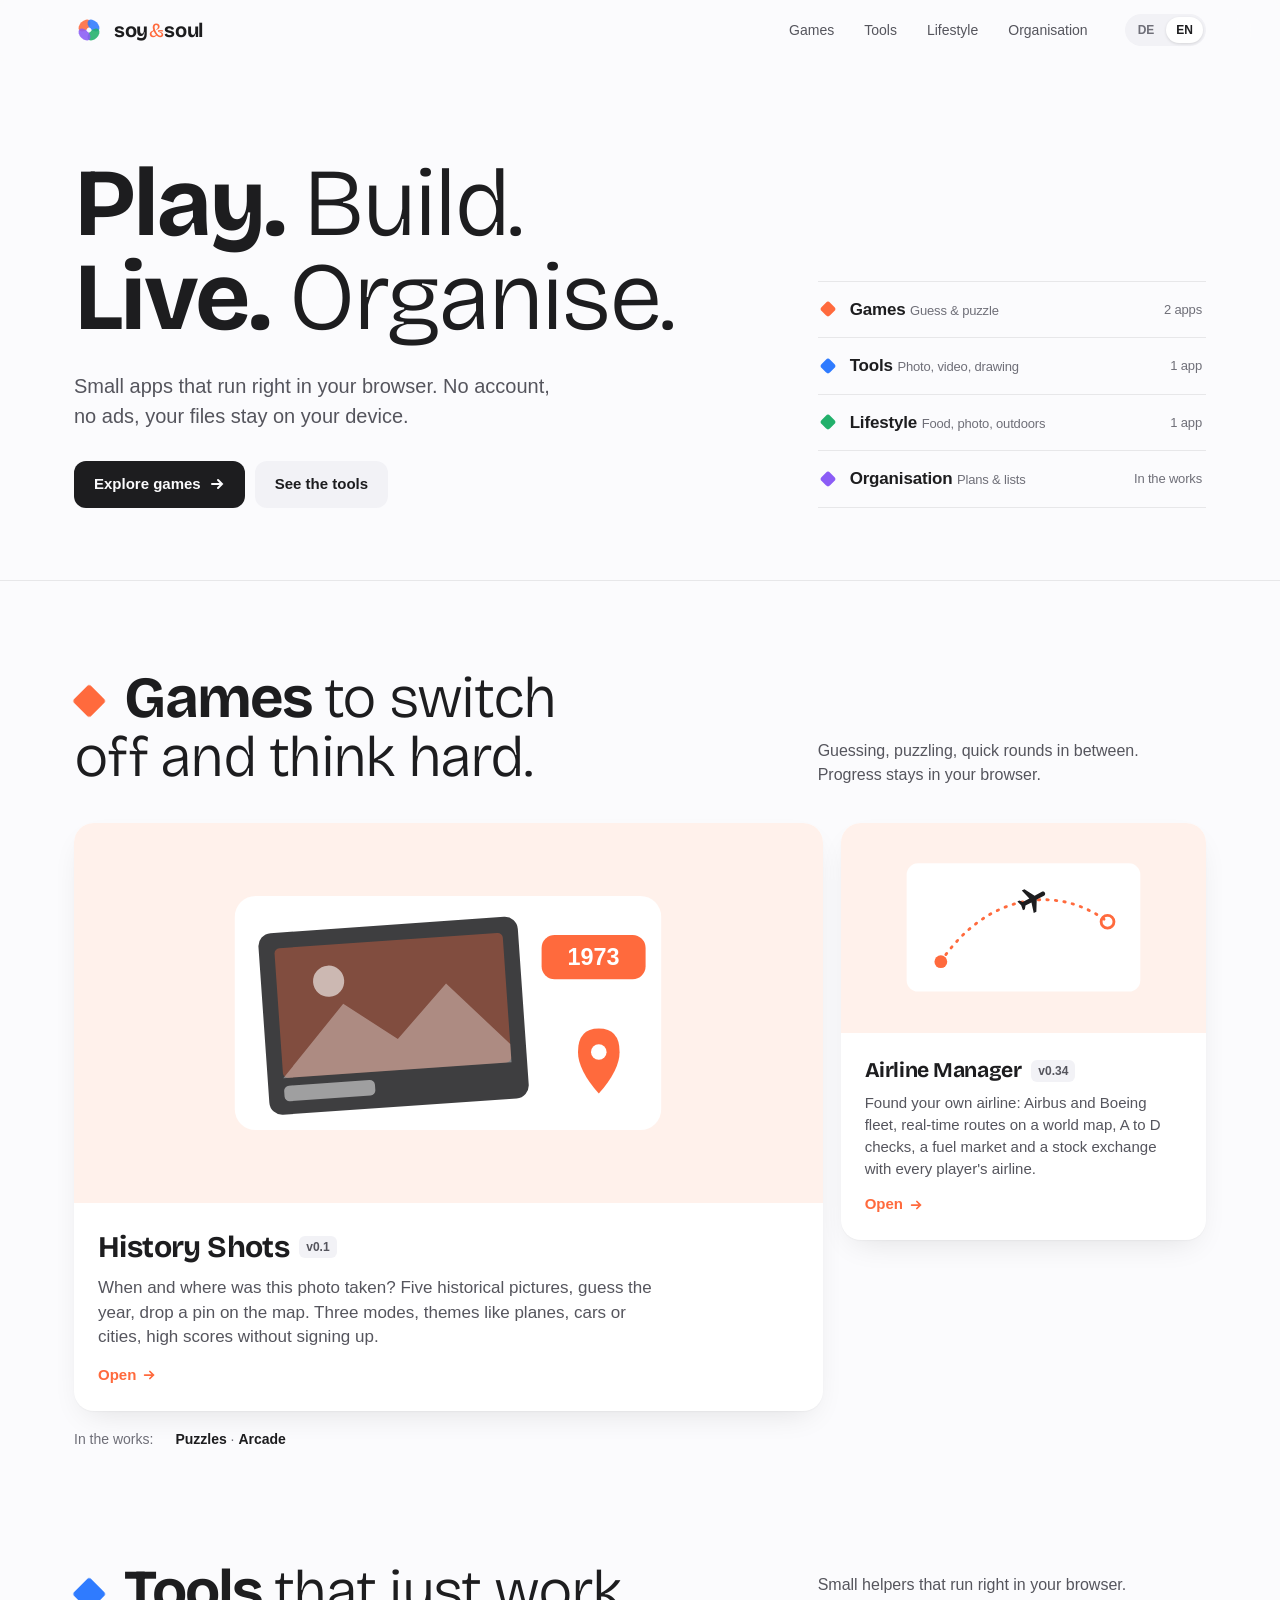
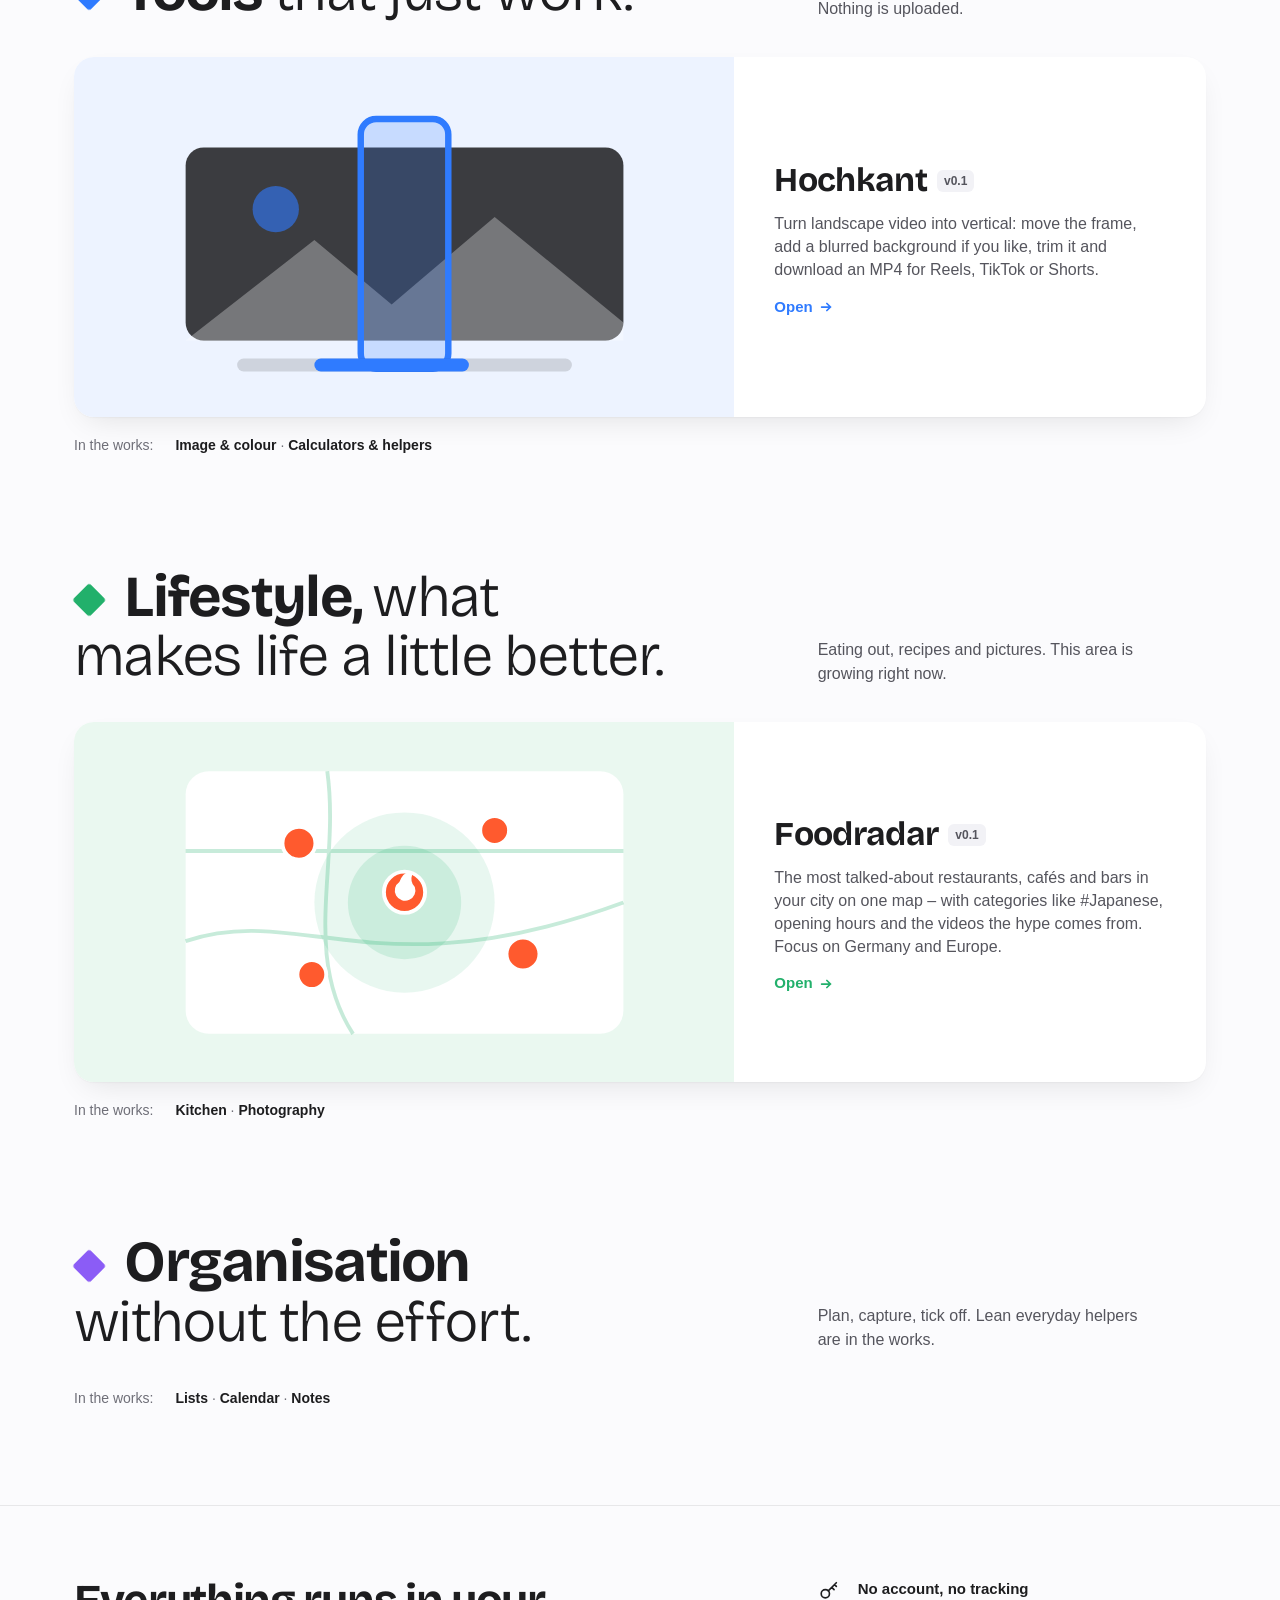
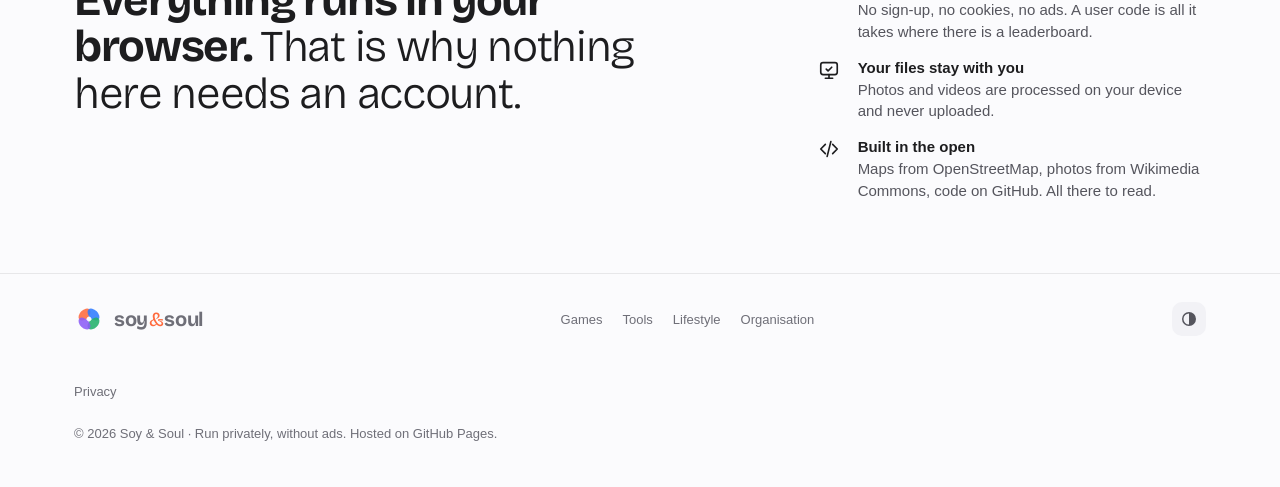
==== commit 926b8e85: "Airline Manager v0.34: nur noch Typen mit eigenem Seitenriss Neues Set PENDING_ART in js/data/aircra" ====
--- a/index.html
+++ b/index.html
@@ -319,7 +319,7 @@
     games: [
       { id: "history-shots", href: "games/history-shots/", size: "big", ver: "v0.1", name: { de: "History Shots", en: "History Shots" }, art: "shots",
         d: { de: "Wann und wo wurde dieses Foto aufgenommen? Fünf historische Bilder, Jahr tippen, Pin auf die Karte setzen. Drei Modi, Themen wie Flugzeuge, Autos oder Städte, Highscore ohne Anmeldung.", en: "When and where was this photo taken? Five historical pictures, guess the year, drop a pin on the map. Three modes, themes like planes, cars or cities, high scores without signing up." } },
-      { id: "airline-manager", href: "games/airline-manager/", size: "big", ver: "v0.33", name: { de: "Airline Manager", en: "Airline Manager" }, art: "airline",
+      { id: "airline-manager", href: "games/airline-manager/", size: "big", ver: "v0.34", name: { de: "Airline Manager", en: "Airline Manager" }, art: "airline",
         d: { de: "Gründe deine eigene Airline: Airbus- und Boeing-Flotte, Routen in Echtzeit auf der Weltkarte, A- bis D-Checks, Kerosinmarkt und eine Börse mit den Airlines aller Spieler.", en: "Found your own airline: Airbus and Boeing fleet, real-time routes on a world map, A to D checks, a fuel market and a stock exchange with every player's airline." } },
       { name: { de: "Denkspiele", en: "Puzzles" }, art: "dice",
         d: { de: "Knobeln, planen, um die Ecke denken. Partien bleiben in deinem Browser.", en: "Puzzle, plan, think around corners. Games stay in your browser." } },
